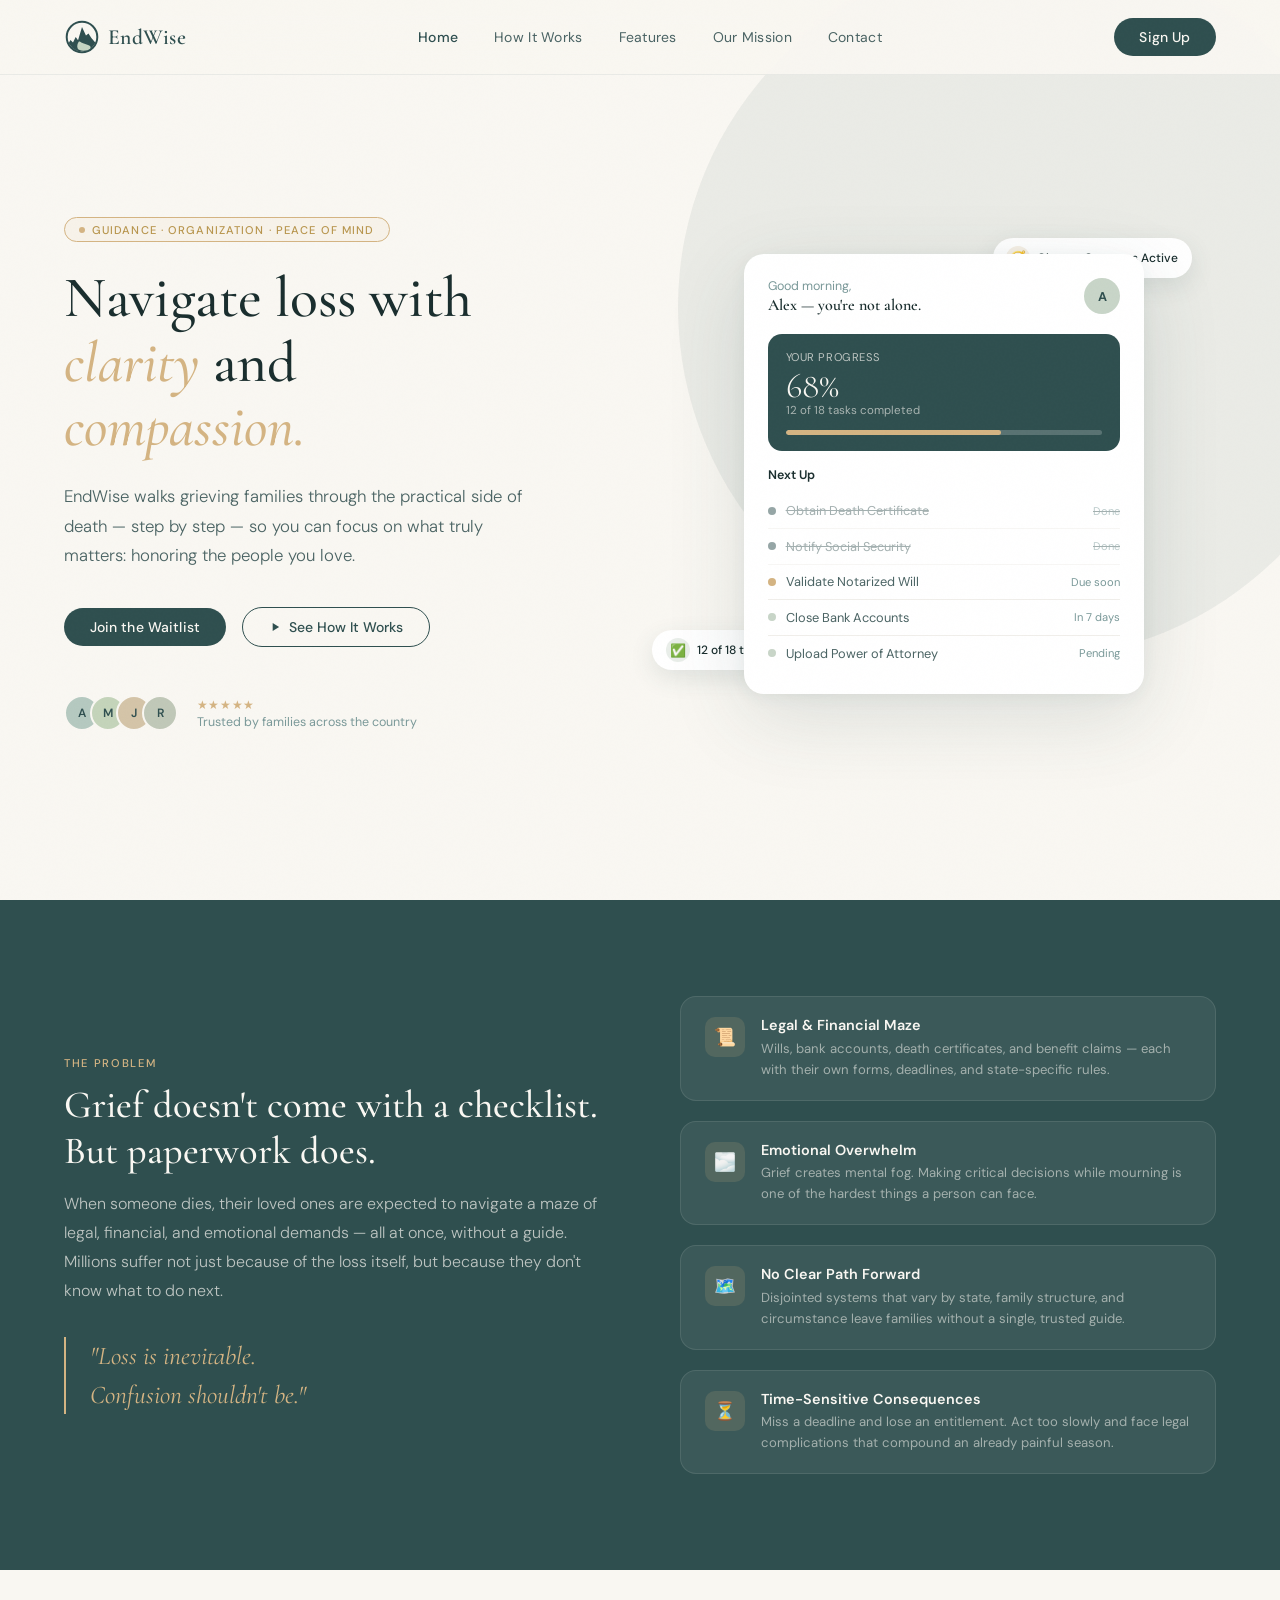
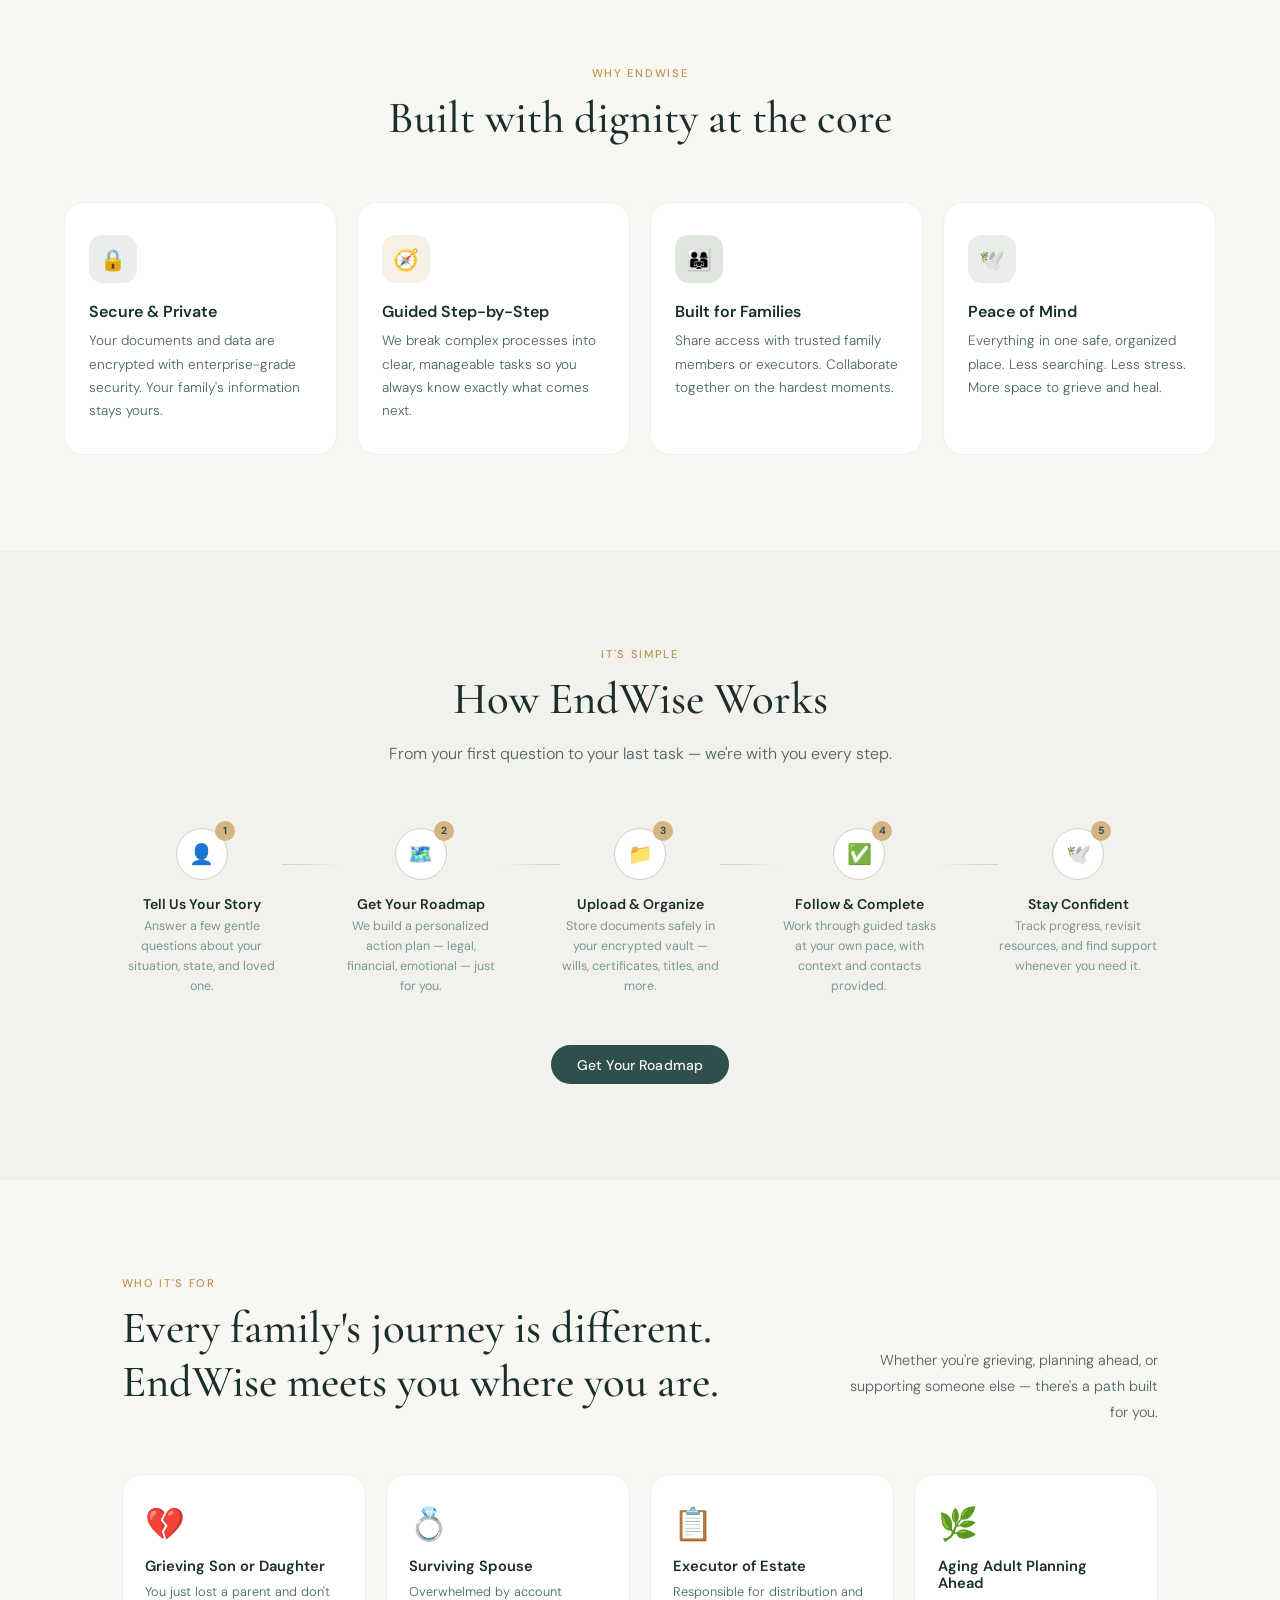
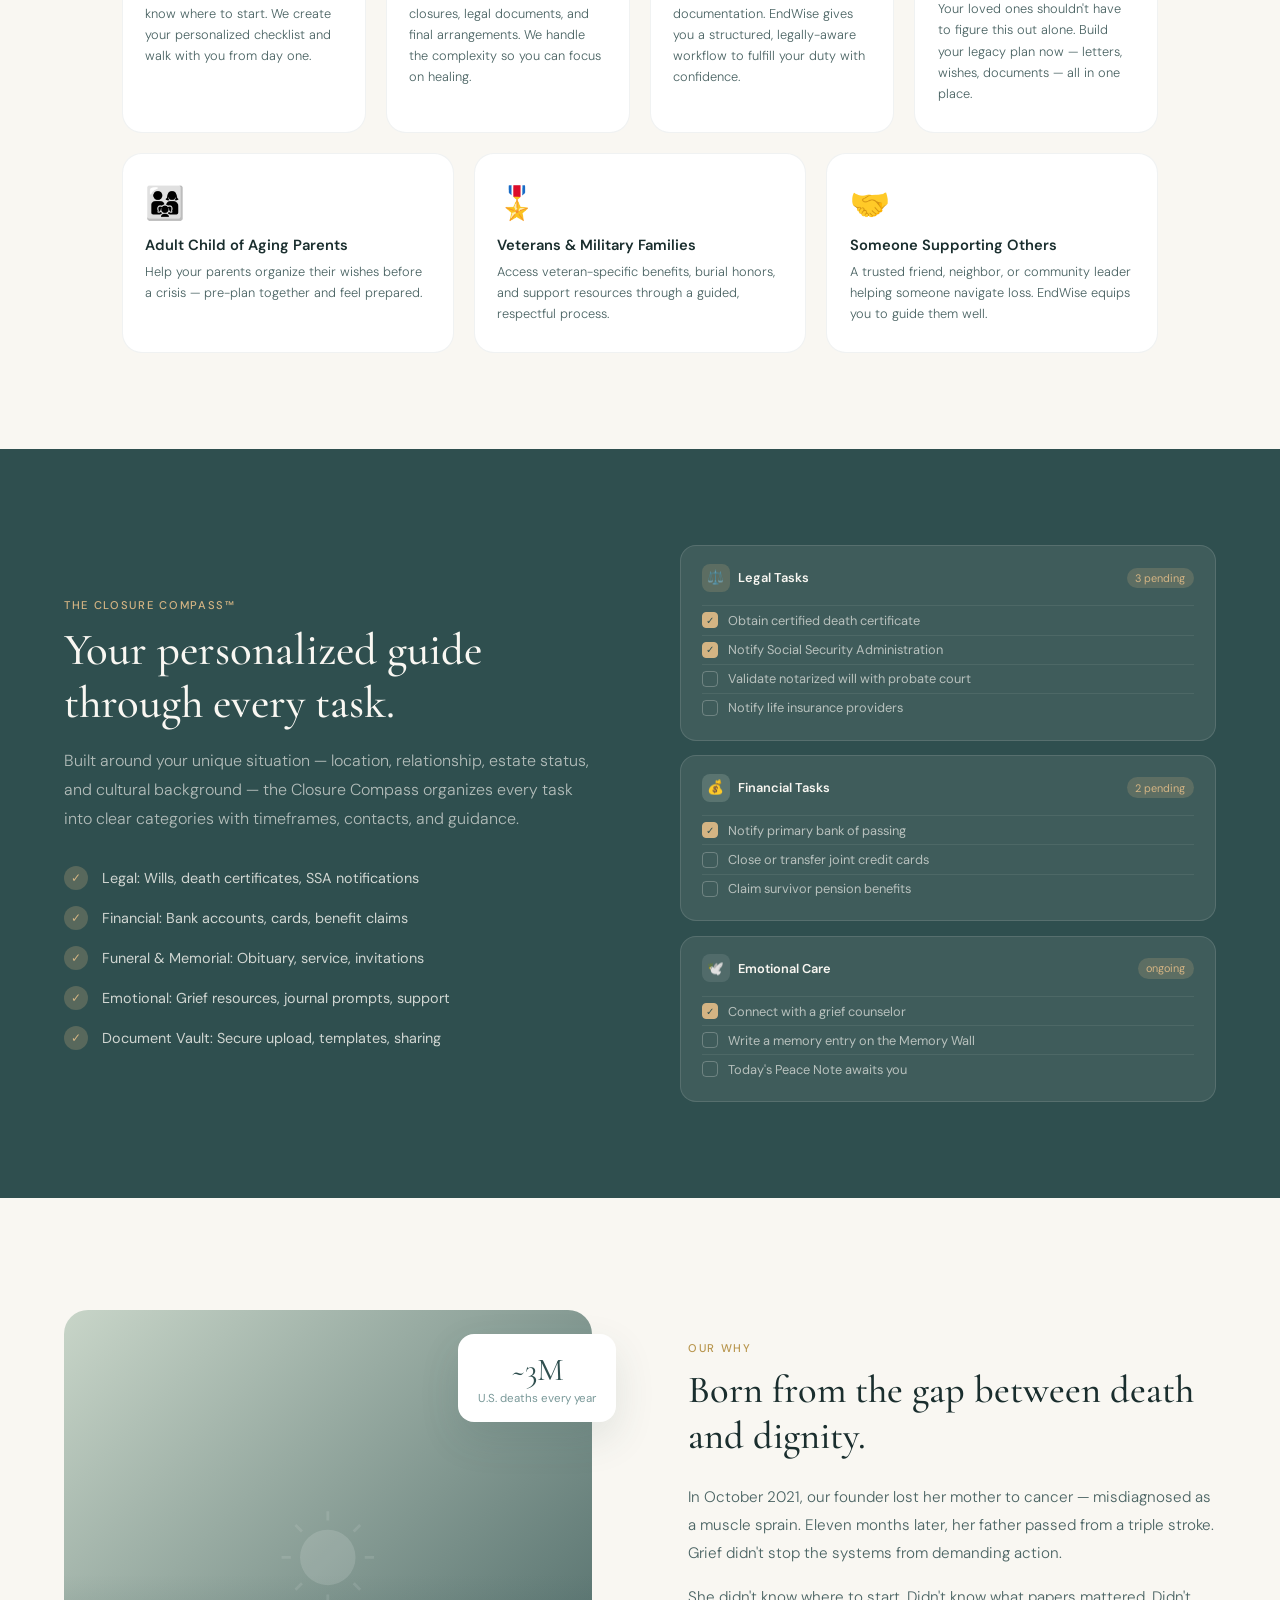
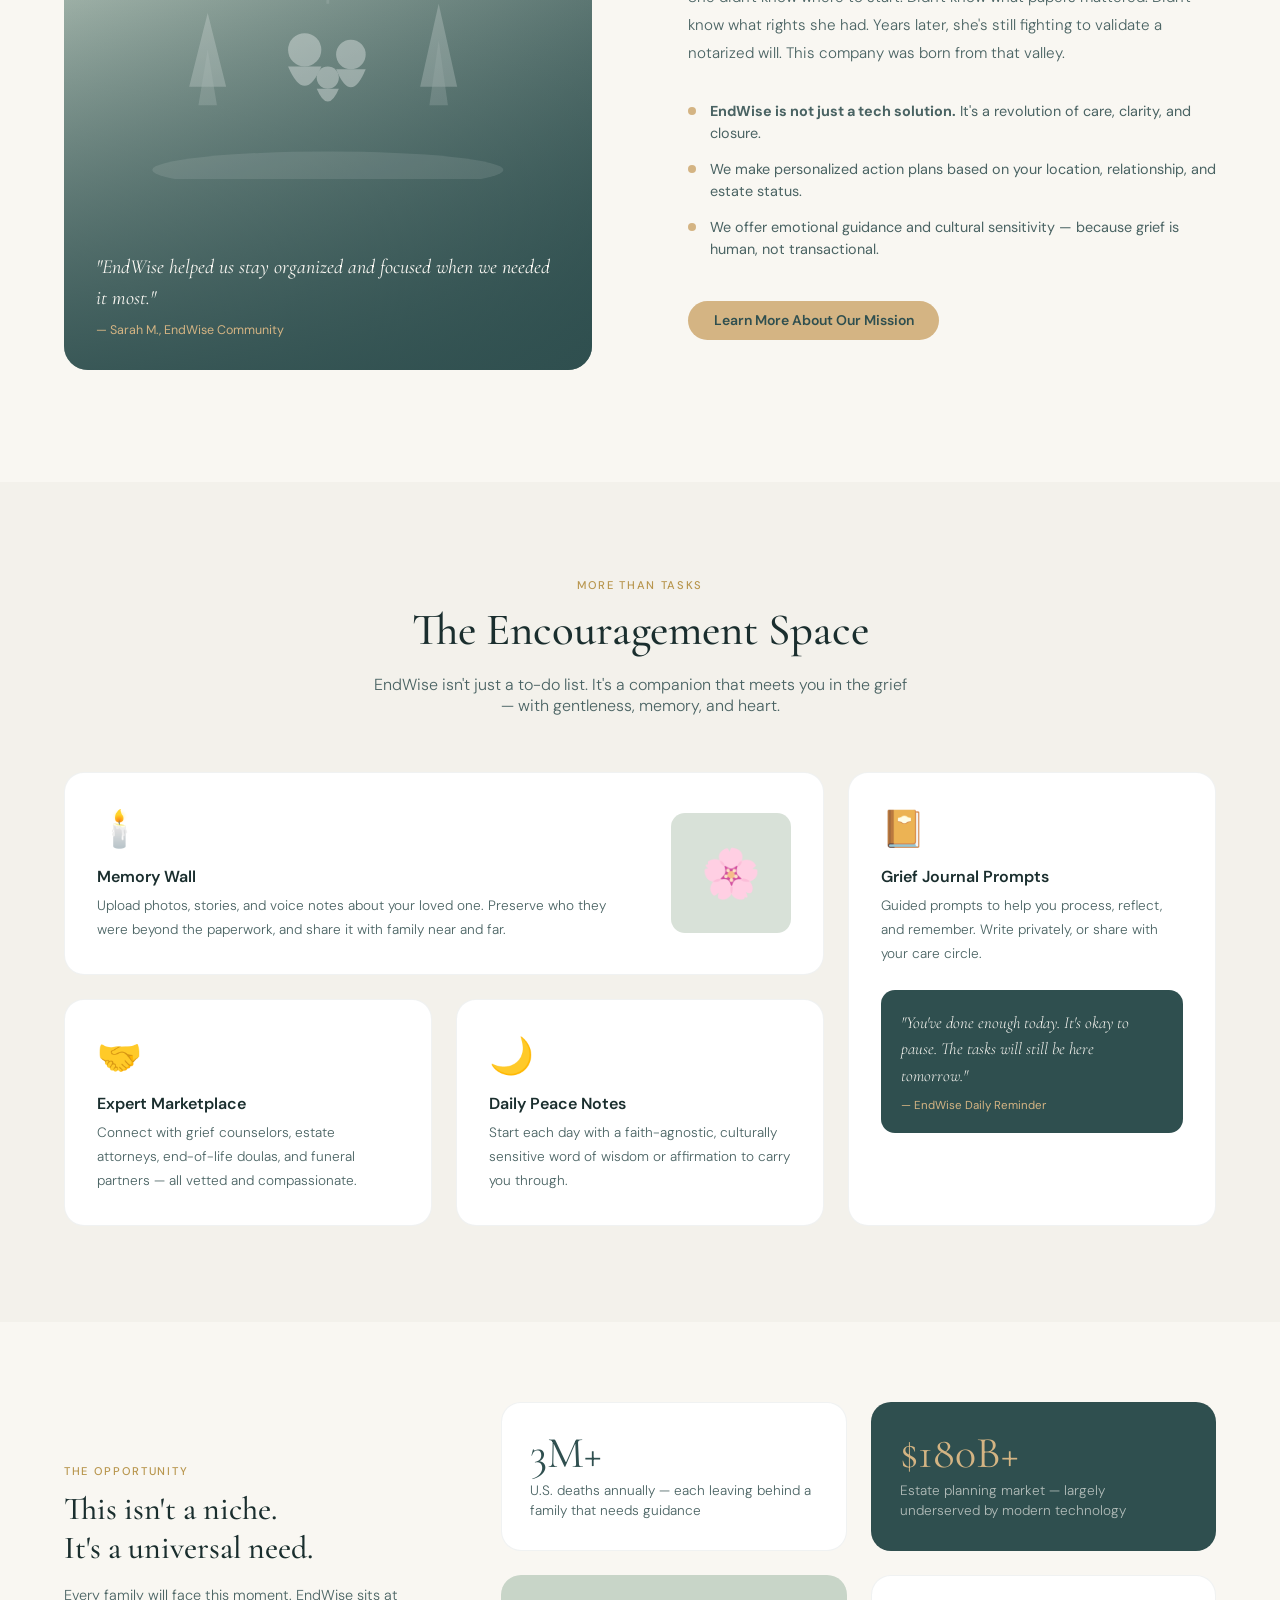
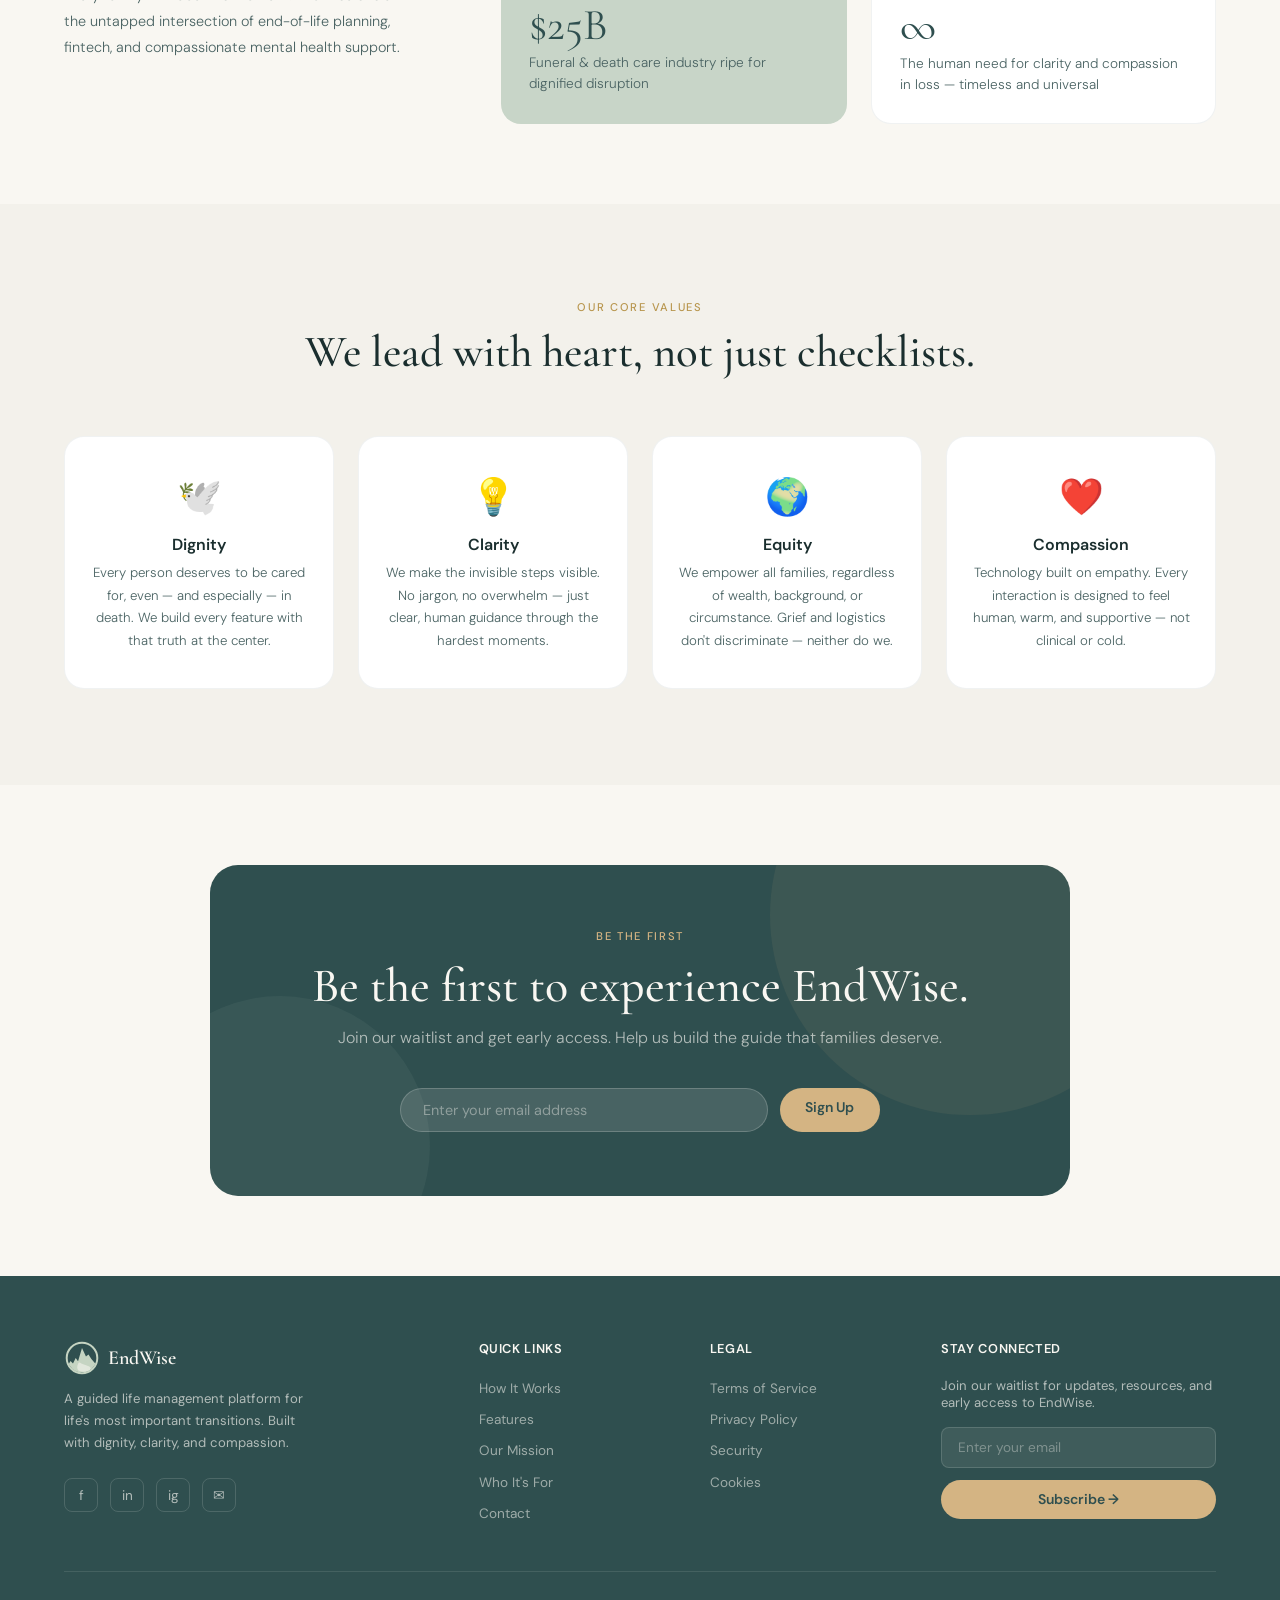
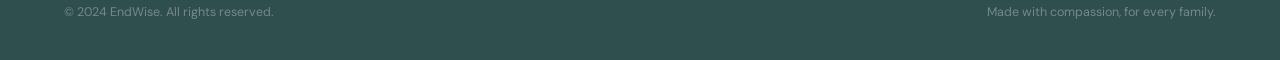
==== index.html @ cac608ae "Home & HowItWorks Page" ====
<!DOCTYPE html>
<html lang="en">
<head>
<meta charset="UTF-8" />
<meta name="viewport" content="width=device-width, initial-scale=1.0" />
<title>EndWise – From Grief to Guidance</title>
<link rel="preconnect" href="https://fonts.googleapis.com" />
<link rel="preconnect" href="https://fonts.gstatic.com" crossorigin />
<link href="https://fonts.googleapis.com/css2?family=Cormorant+Garamond:ital,wght@0,300;0,400;0,500;0,600;1,300;1,400&family=DM+Sans:wght@300;400;500;600&family=Cormorant:ital,wght@1,400;1,500&display=swap" rel="stylesheet" />

<style>
  :root {
    --forest:   #2F4F4F;
    --sage:     #C8D5C8;
    --gold:     #D4B483;
    --cream:    #F9F7F2;
    --forest-light: #3d6464;
    --gold-dark:    #b8964e;
    --text-dark:    #1a2e2e;
    --text-mid:     #4a6363;
    --text-soft:    #7a9999;
  }

  *, *::before, *::after { box-sizing: border-box; margin: 0; padding: 0; }

  html { scroll-behavior: smooth; }

  body {
    font-family: 'DM Sans', sans-serif;
    background: var(--cream);
    color: var(--text-dark);
    overflow-x: hidden;
  }

  /* ── NOISE TEXTURE OVERLAY ── */
  body::before {
    content: '';
    position: fixed;
    inset: 0;
    background-image: url("data:image/svg+xml,%3Csvg viewBox='0 0 512 512' xmlns='http://www.w3.org/2000/svg'%3E%3Cfilter id='n'%3E%3CfeTurbulence type='fractalNoise' baseFrequency='0.75' numOctaves='4' stitchTiles='stitch'/%3E%3C/filter%3E%3Crect width='100%25' height='100%25' filter='url(%23n)' opacity='0.03'/%3E%3C/svg%3E");
    pointer-events: none;
    z-index: 9999;
    opacity: 0.4;
  }

  /* ── TYPOGRAPHY ── */
  h1, h2, h3, h4 { font-family: 'Cormorant Garamond', serif; font-weight: 500; line-height: 1.15; }
  .serif-italic { font-family: 'Cormorant', serif; font-style: italic; }

  /* ── NAV ── */
  nav {
    position: fixed;
    top: 0; left: 0; right: 0;
    z-index: 300;
    display: flex;
    align-items: center;
    justify-content: space-between;
    padding: 1.1rem 5%;
    background: rgba(249, 247, 242, 0.93);
    backdrop-filter: blur(20px);
    -webkit-backdrop-filter: blur(20px);
    border-bottom: 1px solid rgba(47, 79, 79, 0.08);
    transition: padding 0.3s, box-shadow 0.3s;
  }

  .nav-logo {
    display: flex;
    align-items: center;
    gap: 0.5rem;
    text-decoration: none;
    z-index: 1;
  }

  .logo-mark {
    width: 36px; height: 36px;
    flex-shrink: 0;
    display: block;
  }

  .logo-mark svg { width: 100%; height: 100%; display: block; }

  .logo-text {
    font-family: 'Cormorant Garamond', serif;
    font-size: 1.35rem;
    font-weight: 600;
    color: var(--forest);
    letter-spacing: 0.02em;
  }

  .nav-links {
    display: flex;
    align-items: center;
    gap: 2.25rem;
    list-style: none;
  }

  .nav-links a {
    text-decoration: none;
    color: var(--text-mid);
    font-size: 0.875rem;
    font-weight: 400;
    letter-spacing: 0.02em;
    transition: color 0.2s;
  }
  .nav-links a:hover, .nav-links a.active { color: var(--forest); font-weight: 500; }

  /* ── HAMBURGER ── */
  .hamburger {
    display: none;
    flex-direction: column;
    align-items: center;
    justify-content: center;
    gap: 5px;
    width: 40px; height: 40px;
    border-radius: 10px;
    border: 1.5px solid rgba(47, 79, 79, 0.15);
    background: transparent;
    cursor: pointer;
    padding: 0;
    transition: background 0.2s;
    z-index: 1;
    flex-shrink: 0;
  }
  .hamburger:hover { background: rgba(47, 79, 79, 0.06); }
  .hamburger span {
    display: block;
    width: 16px; height: 1.5px;
    background: var(--forest);
    border-radius: 99px;
    transition: transform 0.32s cubic-bezier(.4,0,.2,1), opacity 0.22s, width 0.22s;
    transform-origin: center;
  }
  .hamburger.open span:nth-child(1) { transform: translateY(6.5px) rotate(45deg); }
  .hamburger.open span:nth-child(2) { opacity: 0; width: 0; }
  .hamburger.open span:nth-child(3) { transform: translateY(-6.5px) rotate(-45deg); }

  /* ── MOBILE MENU OVERLAY ── */
  .mobile-menu {
    position: fixed;
    inset: 0;
    z-index: 250;
    background: rgba(249, 247, 242, 0.98);
    backdrop-filter: blur(24px);
    -webkit-backdrop-filter: blur(24px);
    display: flex;
    flex-direction: column;
    align-items: center;
    justify-content: center;
    gap: 0;
    pointer-events: none;
    opacity: 0;
    transform: translateY(-8px);
    transition: opacity 0.3s ease, transform 0.3s ease;
  }
  .mobile-menu.open {
    opacity: 1;
    transform: translateY(0);
    pointer-events: all;
  }
  .mobile-menu-links {
    list-style: none;
    display: flex;
    flex-direction: column;
    align-items: center;
    gap: 0.25rem;
    margin-bottom: 2.5rem;
  }
  .mobile-menu-links a {
    text-decoration: none;
    font-family: 'Cormorant Garamond', serif;
    font-size: clamp(1.9rem, 7vw, 2.5rem);
    font-weight: 500;
    color: var(--forest);
    line-height: 1.5;
    transition: color 0.2s;
    letter-spacing: 0.01em;
  }
  .mobile-menu-links a:hover { color: var(--gold-dark); }
  .mobile-menu-divider {
    width: 40px; height: 1px;
    background: rgba(47, 79, 79, 0.12);
    margin: 1.5rem 0;
  }

  .btn-primary {
    background: var(--forest);
    color: var(--cream);
    border: none;
    border-radius: 60px;
    padding: 0.65rem 1.6rem;
    font-family: 'DM Sans', sans-serif;
    font-size: 0.875rem;
    font-weight: 500;
    cursor: pointer;
    transition: background 0.25s, transform 0.2s;
    text-decoration: none;
    display: inline-block;
    letter-spacing: 0.01em;
  }
  .btn-primary:hover { background: var(--forest-light); transform: translateY(-1px); }

  .btn-gold {
    background: var(--gold);
    color: var(--forest);
    border: none;
    border-radius: 60px;
    padding: 0.65rem 1.6rem;
    font-family: 'DM Sans', sans-serif;
    font-size: 0.875rem;
    font-weight: 600;
    cursor: pointer;
    transition: background 0.25s, transform 0.2s;
    text-decoration: none;
    display: inline-block;
  }
  .btn-gold:hover { background: var(--gold-dark); color: #fff; transform: translateY(-1px); }

  .btn-outline {
    background: transparent;
    color: var(--forest);
    border: 1.5px solid var(--forest);
    border-radius: 60px;
    padding: 0.65rem 1.6rem;
    font-family: 'DM Sans', sans-serif;
    font-size: 0.875rem;
    font-weight: 500;
    cursor: pointer;
    transition: all 0.25s;
    text-decoration: none;
    display: inline-flex;
    align-items: center;
    gap: 0.45rem;
  }
  .btn-outline:hover { background: var(--forest); color: var(--cream); }

  /* ── HERO ── */
  #hero {
    min-height: 100vh;
    display: grid;
    grid-template-columns: 1fr 1fr;
    align-items: center;
    padding: 8rem 5% 5rem;
    position: relative;
    overflow: hidden;
    gap: 4rem;
  }

  .hero-bg-circle {
    position: absolute;
    right: -8%;
    top: -5%;
    width: 55vw;
    height: 55vw;
    max-width: 750px;
    max-height: 750px;
    background: var(--forest);
    border-radius: 50%;
    opacity: 0.07;
    pointer-events: none;
  }

  .hero-bg-leaf {
    position: absolute;
    left: 42%;
    top: 15%;
    width: 320px;
    opacity: 0.06;
    pointer-events: none;
    transform: rotate(-20deg);
  }

  .hero-tag {
    display: inline-flex;
    align-items: center;
    gap: 0.4rem;
    border: 1px solid var(--gold);
    border-radius: 60px;
    padding: 0.3rem 0.9rem;
    font-size: 0.7rem;
    font-weight: 500;
    letter-spacing: 0.1em;
    text-transform: uppercase;
    color: var(--gold-dark);
    margin-bottom: 1.5rem;
    background: rgba(212, 180, 131, 0.08);
  }

  .hero-tag::before {
    content: '';
    width: 6px; height: 6px;
    border-radius: 50%;
    background: var(--gold);
    display: block;
  }

  .hero-left h1 {
    font-size: clamp(2.6rem, 4.5vw, 4rem);
    line-height: 1.12;
    color: var(--text-dark);
    margin-bottom: 1.4rem;
  }

  .hero-left h1 em {
    font-style: italic;
    color: var(--gold);
  }

  .hero-sub {
    font-size: 1.05rem;
    color: var(--text-mid);
    line-height: 1.75;
    max-width: 480px;
    margin-bottom: 2.25rem;
    font-weight: 300;
  }

  .hero-ctas {
    display: flex;
    gap: 1rem;
    align-items: center;
    flex-wrap: wrap;
    margin-bottom: 3rem;
  }

  .hero-social-proof {
    display: flex;
    align-items: center;
    gap: 0.8rem;
  }

  .avatars {
    display: flex;
  }

  .avatar {
    width: 36px; height: 36px;
    border-radius: 50%;
    border: 2.5px solid var(--cream);
    overflow: hidden;
    margin-right: -10px;
    background: var(--sage);
    display: flex; align-items: center; justify-content: center;
    font-size: 0.75rem;
    font-weight: 600;
    color: var(--forest);
  }

  .avatar:nth-child(1) { background: #b5c9c0; }
  .avatar:nth-child(2) { background: #c4d4ba; }
  .avatar:nth-child(3) { background: #d4c4a8; }
  .avatar:nth-child(4) { background: #c0c8b8; }

  .social-text { margin-left: 1rem; }
  .social-text .stars { color: var(--gold); font-size: 0.75rem; letter-spacing: 0.05em; }
  .social-text p { font-size: 0.78rem; color: var(--text-soft); margin-top: 1px; }

  /* Hero Right – App Card Mockup */
  .hero-right {
    position: relative;
    display: flex;
    justify-content: center;
    align-items: center;
  }

  .hero-dashboard {
    background: #fff;
    border-radius: 20px;
    box-shadow: 0 24px 80px rgba(47, 79, 79, 0.14), 0 4px 16px rgba(47, 79, 79, 0.06);
    padding: 1.5rem;
    width: 100%;
    max-width: 400px;
    position: relative;
    z-index: 2;
    animation: floatCard 5s ease-in-out infinite;
  }

  @keyframes floatCard {
    0%, 100% { transform: translateY(0); }
    50% { transform: translateY(-10px); }
  }

  .dash-header {
    display: flex;
    align-items: center;
    justify-content: space-between;
    margin-bottom: 1.2rem;
  }

  .dash-greeting { font-size: 0.78rem; color: var(--text-soft); }
  .dash-greeting strong { display: block; font-size: 1rem; color: var(--text-dark); font-family: 'Cormorant Garamond', serif; font-weight: 600; margin-top: 1px; }

  .dash-avatar-sm {
    width: 36px; height: 36px;
    background: var(--sage);
    border-radius: 50%;
    display: flex; align-items: center; justify-content: center;
    font-size: 0.8rem; font-weight: 700; color: var(--forest);
  }

  .dash-progress-card {
    background: var(--forest);
    border-radius: 14px;
    padding: 1rem 1.1rem;
    margin-bottom: 1rem;
    color: var(--cream);
  }

  .dash-progress-label { font-size: 0.7rem; opacity: 0.7; margin-bottom: 0.25rem; letter-spacing: 0.05em; text-transform: uppercase; }
  .dash-progress-pct { font-family: 'Cormorant Garamond', serif; font-size: 2.2rem; font-weight: 300; line-height: 1; }
  .dash-progress-sub { font-size: 0.72rem; opacity: 0.6; margin-bottom: 0.75rem; }

  .progress-bar-bg {
    height: 5px;
    background: rgba(255,255,255,0.2);
    border-radius: 99px;
    overflow: hidden;
  }

  .progress-bar-fill {
    height: 100%;
    width: 68%;
    background: var(--gold);
    border-radius: 99px;
    animation: growBar 1.8s 0.5s ease-out both;
  }

  @keyframes growBar { from { width: 0; } to { width: 68%; } }

  .dash-tasks-title { font-size: 0.78rem; font-weight: 600; color: var(--text-dark); margin-bottom: 0.65rem; }

  .task-item {
    display: flex;
    align-items: center;
    gap: 0.6rem;
    padding: 0.55rem 0;
    border-bottom: 1px solid #f0eeea;
    font-size: 0.8rem;
    color: var(--text-mid);
  }

  .task-item:last-child { border-bottom: none; }

  .task-dot {
    width: 8px; height: 8px;
    border-radius: 50%;
    flex-shrink: 0;
  }
  .task-dot.done { background: var(--forest); }
  .task-dot.pending { background: var(--gold); }
  .task-dot.todo { background: var(--sage); }

  .task-item.done-task { text-decoration: line-through; opacity: 0.5; }

  .task-due { margin-left: auto; font-size: 0.7rem; color: var(--text-soft); }

  .floating-pill {
    position: absolute;
    background: #fff;
    border-radius: 50px;
    padding: 0.5rem 0.85rem;
    display: flex;
    align-items: center;
    gap: 0.45rem;
    box-shadow: 0 8px 24px rgba(47,79,79,0.12);
    font-size: 0.75rem;
    font-weight: 500;
    color: var(--text-dark);
    white-space: nowrap;
  }

  .pill-icon {
    width: 24px; height: 24px;
    border-radius: 50%;
    display: flex; align-items: center; justify-content: center;
    font-size: 0.8rem;
  }

  .pill-1 { top: -16px; right: 24px; animation: floatCard 5s 1s ease-in-out infinite; }
  .pill-1 .pill-icon { background: rgba(212,180,131,0.2); }

  .pill-2 { bottom: 24px; left: -20px; animation: floatCard 5s 2s ease-in-out infinite; }
  .pill-2 .pill-icon { background: rgba(200,213,200,0.4); }

  /* ── SECTION BASE ── */
  section { position: relative; }

  .container {
    max-width: 1160px;
    margin: 0 auto;
    padding: 0 5%;
  }

  .section-label {
    font-size: 0.7rem;
    font-weight: 500;
    letter-spacing: 0.15em;
    text-transform: uppercase;
    color: var(--gold-dark);
    margin-bottom: 0.75rem;
  }

  .section-title {
    font-size: clamp(2rem, 3.5vw, 3rem);
    line-height: 1.2;
    color: var(--text-dark);
    margin-bottom: 1rem;
  }

  .section-body {
    font-size: 1rem;
    line-height: 1.8;
    color: var(--text-mid);
    font-weight: 300;
    max-width: 560px;
  }

  /* ── PROBLEM SECTION ── */
  #problem {
    background: var(--forest);
    padding: 6rem 5%;
    overflow: hidden;
  }

  .problem-inner {
    max-width: 1160px;
    margin: 0 auto;
    display: grid;
    grid-template-columns: 1fr 1fr;
    gap: 5rem;
    align-items: center;
  }

  .problem-left .section-label { color: var(--gold); }
  .problem-left .section-title { color: var(--cream); font-size: clamp(2rem, 3vw, 2.75rem); }
  .problem-left .section-body { color: rgba(249,247,242,0.7); max-width: 100%; }

  .problem-quote {
    font-family: 'Cormorant', serif;
    font-style: italic;
    font-size: clamp(1.4rem, 2vw, 1.75rem);
    color: var(--gold);
    line-height: 1.5;
    margin-top: 2rem;
    padding-left: 1.5rem;
    border-left: 2px solid var(--gold);
  }

  .problem-right {
    display: flex;
    flex-direction: column;
    gap: 1.25rem;
  }

  .pain-card {
    background: rgba(249, 247, 242, 0.06);
    border: 1px solid rgba(249, 247, 242, 0.1);
    border-radius: 16px;
    padding: 1.25rem 1.5rem;
    display: flex;
    align-items: flex-start;
    gap: 1rem;
    transition: background 0.3s;
  }

  .pain-card:hover { background: rgba(249,247,242,0.1); }

  .pain-icon {
    width: 40px; height: 40px;
    border-radius: 10px;
    background: rgba(212,180,131,0.15);
    display: flex; align-items: center; justify-content: center;
    flex-shrink: 0;
    font-size: 1.1rem;
  }

  .pain-card h4 { font-family: 'DM Sans', sans-serif; font-size: 0.9rem; font-weight: 600; color: var(--cream); margin-bottom: 0.25rem; }
  .pain-card p { font-size: 0.82rem; color: rgba(249,247,242,0.55); line-height: 1.6; }

  /* ── FEATURES (4 pillars) ── */
  #pillars {
    padding: 6rem 5%;
    background: var(--cream);
  }

  .pillars-header {
    text-align: center;
    max-width: 600px;
    margin: 0 auto 3.5rem;
  }

  .pillars-grid {
    display: grid;
    grid-template-columns: repeat(4, 1fr);
    gap: 1.25rem;
    max-width: 1160px;
    margin: 0 auto;
  }

  .pillar-card {
    background: #fff;
    border-radius: 20px;
    padding: 2rem 1.5rem;
    border: 1px solid rgba(47,79,79,0.07);
    transition: transform 0.3s, box-shadow 0.3s;
  }

  .pillar-card:hover { transform: translateY(-4px); box-shadow: 0 16px 40px rgba(47,79,79,0.1); }

  .pillar-icon-wrap {
    width: 48px; height: 48px;
    border-radius: 14px;
    display: flex; align-items: center; justify-content: center;
    margin-bottom: 1.25rem;
    font-size: 1.3rem;
  }

  .pillar-icon-wrap.green { background: rgba(200,213,200,0.4); }
  .pillar-icon-wrap.gold  { background: rgba(212,180,131,0.2); }
  .pillar-icon-wrap.teal  { background: rgba(47,79,79,0.1); }
  .pillar-icon-wrap.sage  { background: rgba(200,213,200,0.6); }

  .pillar-card h3 { font-family: 'DM Sans', sans-serif; font-size: 1rem; font-weight: 600; margin-bottom: 0.5rem; color: var(--text-dark); }
  .pillar-card p  { font-size: 0.85rem; color: var(--text-mid); line-height: 1.7; font-weight: 300; }

  /* ── HOW IT WORKS ── */
  #how {
    background: #f3f1eb;
    padding: 6rem 5%;
  }

  .how-header { text-align: center; margin-bottom: 4rem; }

  .steps-row {
    display: flex;
    align-items: flex-start;
    justify-content: center;
    gap: 0;
    max-width: 1100px;
    margin: 0 auto 3rem;
    position: relative;
  }

  .step-connector {
    flex: 1;
    height: 1px;
    background: linear-gradient(90deg, var(--sage), transparent);
    margin-top: 2.3rem;
    max-width: 80px;
  }

  .step-connector.rev { background: linear-gradient(90deg, transparent, var(--sage)); }

  .step {
    display: flex;
    flex-direction: column;
    align-items: center;
    text-align: center;
    flex: 0 0 auto;
    width: 160px;
  }

  .step-num-wrap {
    width: 52px; height: 52px;
    border-radius: 50%;
    background: #fff;
    border: 1.5px solid var(--sage);
    display: flex; align-items: center; justify-content: center;
    margin-bottom: 1rem;
    position: relative;
    transition: background 0.3s, border-color 0.3s;
  }

  .step:hover .step-num-wrap { background: var(--forest); border-color: var(--forest); }
  .step:hover .step-num-wrap svg { fill: var(--cream); }
  .step:hover .step-num-wrap .step-icon { color: var(--cream); }

  .step-icon { font-size: 1.25rem; }

  .step-num {
    position: absolute;
    top: -8px; right: -8px;
    width: 20px; height: 20px;
    background: var(--gold);
    border-radius: 50%;
    font-size: 0.65rem;
    font-weight: 700;
    color: var(--forest);
    display: flex; align-items: center; justify-content: center;
  }

  .step h4 { font-family: 'DM Sans', sans-serif; font-size: 0.88rem; font-weight: 600; color: var(--text-dark); margin-bottom: 0.35rem; }
  .step p  { font-size: 0.78rem; color: var(--text-soft); line-height: 1.6; }

  .how-cta { text-align: center; }

  /* ── PERSONAS ── */
  #personas {
    padding: 6rem 5%;
    background: var(--cream);
  }

  .personas-header {
    max-width: 1160px;
    margin: 0 auto 3rem;
    display: flex;
    align-items: flex-end;
    justify-content: space-between;
    gap: 2rem;
  }

  .persona-scroll {
    max-width: 1160px;
    margin: 0 auto;
    display: grid;
    grid-template-columns: repeat(4, 1fr);
    gap: 1.25rem;
  }

  .persona-card {
    background: #fff;
    border-radius: 20px;
    padding: 1.75rem 1.4rem;
    border: 1px solid rgba(47,79,79,0.07);
    position: relative;
    overflow: hidden;
    transition: transform 0.3s, box-shadow 0.3s;
    cursor: default;
  }

  .persona-card::before {
    content: '';
    position: absolute;
    top: 0; left: 0; right: 0;
    height: 3px;
    background: var(--gold);
    transform: scaleX(0);
    transform-origin: left;
    transition: transform 0.35s;
  }

  .persona-card:hover { transform: translateY(-4px); box-shadow: 0 16px 40px rgba(47,79,79,0.1); }
  .persona-card:hover::before { transform: scaleX(1); }

  .persona-emoji { font-size: 2rem; margin-bottom: 0.85rem; }
  .persona-card h4 { font-family: 'DM Sans', sans-serif; font-size: 0.92rem; font-weight: 600; color: var(--text-dark); margin-bottom: 0.4rem; }
  .persona-card p { font-size: 0.8rem; color: var(--text-mid); line-height: 1.65; font-weight: 300; }

  /* extra personas row */
  .persona-scroll-2 {
    max-width: 1160px;
    margin: 1.25rem auto 0;
    display: grid;
    grid-template-columns: repeat(3, 1fr);
    gap: 1.25rem;
  }

  /* ── COMPASS FEATURE ── */
  #compass {
    padding: 6rem 5%;
    background: var(--forest);
    overflow: hidden;
  }

  .compass-inner {
    max-width: 1160px;
    margin: 0 auto;
    display: grid;
    grid-template-columns: 1fr 1fr;
    gap: 5rem;
    align-items: center;
  }

  .compass-left .section-label { color: var(--gold); }
  .compass-left .section-title { color: var(--cream); }
  .compass-left .section-body { color: rgba(249,247,242,0.65); }

  .compass-features { margin-top: 2rem; display: flex; flex-direction: column; gap: 1rem; }

  .cf-item {
    display: flex;
    align-items: center;
    gap: 0.85rem;
    color: rgba(249,247,242,0.8);
    font-size: 0.9rem;
  }

  .cf-check {
    width: 24px; height: 24px;
    border-radius: 50%;
    background: rgba(212,180,131,0.25);
    display: flex; align-items: center; justify-content: center;
    flex-shrink: 0;
    font-size: 0.75rem;
    color: var(--gold);
  }

  /* Compass UI Mock */
  .compass-right {
    display: flex;
    flex-direction: column;
    gap: 0.9rem;
  }

  .compass-card-ui {
    background: rgba(249,247,242,0.08);
    border: 1px solid rgba(249,247,242,0.12);
    border-radius: 16px;
    padding: 1.1rem 1.3rem;
  }

  .cc-header {
    display: flex;
    align-items: center;
    justify-content: space-between;
    margin-bottom: 0.85rem;
  }

  .cc-cat {
    display: flex;
    align-items: center;
    gap: 0.5rem;
    font-size: 0.8rem;
    font-weight: 600;
    color: var(--cream);
  }

  .cc-cat-icon {
    width: 28px; height: 28px;
    border-radius: 8px;
    display: flex; align-items: center; justify-content: center;
    font-size: 0.85rem;
  }

  .cc-badge {
    font-size: 0.68rem;
    padding: 0.2rem 0.55rem;
    border-radius: 99px;
    background: rgba(212,180,131,0.2);
    color: var(--gold);
  }

  .cc-task {
    display: flex;
    align-items: center;
    gap: 0.65rem;
    font-size: 0.8rem;
    color: rgba(249,247,242,0.65);
    padding: 0.35rem 0;
    border-top: 1px solid rgba(249,247,242,0.07);
  }

  .cc-check-box {
    width: 16px; height: 16px;
    border-radius: 4px;
    border: 1px solid rgba(249,247,242,0.25);
    flex-shrink: 0;
    display: flex; align-items: center; justify-content: center;
    font-size: 0.6rem;
    color: var(--gold);
  }

  .cc-check-box.done { background: var(--gold); border-color: var(--gold); color: var(--forest); }

  /* ── FOUNDER STORY ── */
  #mission {
    padding: 7rem 5%;
    background: var(--cream);
  }

  .mission-inner {
    max-width: 1160px;
    margin: 0 auto;
    display: grid;
    grid-template-columns: 1fr 1fr;
    gap: 6rem;
    align-items: center;
  }

  .mission-image-wrap {
    position: relative;
  }

  .mission-image-bg {
    width: 100%;
    aspect-ratio: 4/5;
    border-radius: 24px;
    background: linear-gradient(135deg, var(--sage) 0%, var(--forest) 100%);
    position: relative;
    overflow: hidden;
    display: flex;
    align-items: flex-end;
  }

  .mission-image-inner {
    position: absolute;
    inset: 0;
    background: linear-gradient(to top, rgba(47,79,79,0.85) 0%, transparent 60%);
  }

  .mission-image-scene {
    position: absolute;
    inset: 0;
    display: flex;
    align-items: center;
    justify-content: center;
  }

  .scene-svg { width: 70%; opacity: 0.35; }

  .mission-caption {
    position: absolute;
    bottom: 0; left: 0; right: 0;
    padding: 2rem;
    z-index: 2;
  }

  .mission-caption p {
    font-family: 'Cormorant', serif;
    font-style: italic;
    font-size: 1.25rem;
    color: var(--cream);
    line-height: 1.55;
  }

  .mission-caption cite { display: block; font-size: 0.78rem; font-style: normal; color: var(--gold); margin-top: 0.5rem; font-family: 'DM Sans', sans-serif; }

  .pullout-stat {
    position: absolute;
    top: 1.5rem; right: -1.5rem;
    background: #fff;
    border-radius: 16px;
    padding: 1rem 1.25rem;
    box-shadow: 0 16px 40px rgba(47,79,79,0.12);
    text-align: center;
    min-width: 130px;
  }

  .stat-num { font-family: 'Cormorant Garamond', serif; font-size: 2rem; font-weight: 400; color: var(--forest); }
  .stat-label { font-size: 0.72rem; color: var(--text-soft); margin-top: 0.1rem; }

  .mission-right .section-label { color: var(--gold-dark); }
  .mission-right .section-title { font-size: clamp(2rem, 3vw, 2.6rem); margin-bottom: 1.5rem; }
  .mission-body { font-size: 0.95rem; color: var(--text-mid); line-height: 1.85; font-weight: 300; margin-bottom: 1rem; }

  .founder-values {
    display: flex;
    flex-direction: column;
    gap: 0.85rem;
    margin: 2rem 0;
  }

  .fv-item {
    display: flex;
    align-items: flex-start;
    gap: 0.85rem;
    font-size: 0.9rem;
    color: var(--text-mid);
    line-height: 1.55;
  }

  .fv-dot {
    width: 8px; height: 8px;
    border-radius: 50%;
    background: var(--gold);
    flex-shrink: 0;
    margin-top: 0.45rem;
  }

  /* ── EMOTIONAL UX SECTION ── */
  #emotional {
    padding: 6rem 5%;
    background: #f3f1eb;
  }

  .emotional-inner {
    max-width: 1160px;
    margin: 0 auto;
  }

  .emotional-header { text-align: center; margin-bottom: 3.5rem; }

  .emotional-grid {
    display: grid;
    grid-template-columns: 1fr 1fr 1fr;
    gap: 1.5rem;
  }

  .emotional-card {
    background: #fff;
    border-radius: 20px;
    padding: 2rem;
    border: 1px solid rgba(47,79,79,0.07);
    transition: transform 0.3s;
  }

  .emotional-card:hover { transform: translateY(-3px); }

  .emotional-card.wide { grid-column: span 2; display: flex; gap: 2rem; align-items: center; }
  .emotional-card.tall { grid-row: span 2; display: flex; flex-direction: column; }

  .ec-icon { font-size: 2.25rem; margin-bottom: 1rem; }
  .emotional-card h3 { font-family: 'DM Sans', sans-serif; font-size: 1rem; font-weight: 600; color: var(--text-dark); margin-bottom: 0.5rem; }
  .emotional-card p { font-size: 0.85rem; color: var(--text-mid); line-height: 1.75; font-weight: 300; }

  .peace-note {
    background: var(--forest);
    border-radius: 14px;
    padding: 1.25rem;
    margin-top: auto;
  }

  .peace-note p {
    font-family: 'Cormorant', serif;
    font-style: italic;
    font-size: 1.05rem;
    color: var(--cream);
    line-height: 1.6;
  }

  .peace-note cite { font-style: normal; font-size: 0.72rem; color: var(--gold); font-family: 'DM Sans', sans-serif; display: block; margin-top: 0.5rem; }

  /* ── MARKET / STATS ── */
  #market {
    padding: 5rem 5%;
    background: var(--cream);
  }

  .market-inner {
    max-width: 1160px;
    margin: 0 auto;
    display: grid;
    grid-template-columns: 1fr 2fr;
    gap: 5rem;
    align-items: center;
  }

  .market-left .section-title { font-size: clamp(1.8rem, 2.5vw, 2.25rem); }

  .stats-grid {
    display: grid;
    grid-template-columns: 1fr 1fr;
    gap: 1.5rem;
  }

  .stat-card {
    background: #fff;
    border-radius: 20px;
    padding: 1.75rem;
    border: 1px solid rgba(47,79,79,0.07);
  }

  .stat-card .big-num {
    font-family: 'Cormorant Garamond', serif;
    font-size: 2.75rem;
    font-weight: 400;
    color: var(--forest);
    line-height: 1;
    margin-bottom: 0.4rem;
  }

  .stat-card .stat-desc { font-size: 0.85rem; color: var(--text-mid); font-weight: 300; line-height: 1.5; }

  .stat-card.accent { background: var(--forest); }
  .stat-card.accent .big-num { color: var(--gold); }
  .stat-card.accent .stat-desc { color: rgba(249,247,242,0.65); }

  /* ── CTA SECTION ── */
  #cta {
    padding: 5rem 5%;
    background: var(--cream);
  }

  .cta-box {
    max-width: 860px;
    margin: 0 auto;
    background: var(--forest);
    border-radius: 28px;
    padding: 4rem 3rem;
    text-align: center;
    position: relative;
    overflow: hidden;
  }

  .cta-box::before {
    content: '';
    position: absolute;
    width: 400px; height: 400px;
    border-radius: 50%;
    background: rgba(212,180,131,0.08);
    top: -150px; right: -100px;
  }

  .cta-box::after {
    content: '';
    position: absolute;
    width: 300px; height: 300px;
    border-radius: 50%;
    background: rgba(200,213,200,0.06);
    bottom: -100px; left: -80px;
  }

  .cta-label { font-size: 0.7rem; font-weight: 500; letter-spacing: 0.15em; text-transform: uppercase; color: var(--gold); margin-bottom: 1rem; }

  .cta-box h2 {
    font-size: clamp(2rem, 4vw, 3rem);
    color: var(--cream);
    margin-bottom: 0.75rem;
    position: relative; z-index: 1;
  }

  .cta-box p {
    font-size: 1rem;
    color: rgba(249,247,242,0.65);
    margin-bottom: 2.5rem;
    font-weight: 300;
    position: relative; z-index: 1;
  }

  .cta-form {
    display: flex;
    gap: 0.75rem;
    max-width: 480px;
    margin: 0 auto;
    position: relative; z-index: 1;
    flex-wrap: wrap;
    justify-content: center;
  }

  .cta-input {
    flex: 1;
    min-width: 220px;
    background: rgba(249,247,242,0.12);
    border: 1px solid rgba(249,247,242,0.2);
    border-radius: 60px;
    padding: 0.75rem 1.4rem;
    font-family: 'DM Sans', sans-serif;
    font-size: 0.9rem;
    color: var(--cream);
    outline: none;
    transition: border 0.2s;
  }

  .cta-input::placeholder { color: rgba(249,247,242,0.4); }
  .cta-input:focus { border-color: var(--gold); }

  /* ── VALUES ── */
  #values {
    padding: 6rem 5%;
    background: #f3f1eb;
  }

  .values-inner {
    max-width: 1160px;
    margin: 0 auto;
  }

  .values-header { text-align: center; margin-bottom: 3.5rem; }

  .values-grid {
    display: grid;
    grid-template-columns: repeat(4, 1fr);
    gap: 1.5rem;
  }

  .value-card {
    text-align: center;
    padding: 2.25rem 1.5rem;
    border-radius: 20px;
    background: #fff;
    border: 1px solid rgba(47,79,79,0.07);
    transition: transform 0.3s;
  }

  .value-card:hover { transform: translateY(-4px); }

  .value-icon { font-size: 2.25rem; margin-bottom: 1rem; }
  .value-card h3 { font-family: 'DM Sans', sans-serif; font-size: 1rem; font-weight: 600; color: var(--text-dark); margin-bottom: 0.5rem; }
  .value-card p { font-size: 0.83rem; color: var(--text-mid); line-height: 1.7; font-weight: 300; }

  /* ── FOOTER ── */
  footer {
    background: var(--forest);
    padding: 4rem 5% 2.5rem;
    color: rgba(249,247,242,0.65);
  }

  .footer-inner {
    max-width: 1160px;
    margin: 0 auto;
    display: grid;
    grid-template-columns: 2fr 1fr 1fr 1.5fr;
    gap: 3rem;
    padding-bottom: 3rem;
    border-bottom: 1px solid rgba(249,247,242,0.1);
    margin-bottom: 2rem;
  }

  .footer-brand .logo-text { color: var(--cream); margin-bottom: 0.75rem; display: block; }
  .footer-brand p { font-size: 0.82rem; line-height: 1.7; max-width: 260px; }

  .footer-social { display: flex; gap: 0.75rem; margin-top: 1.5rem; }
  .social-icon {
    width: 34px; height: 34px;
    border-radius: 8px;
    border: 1px solid rgba(249,247,242,0.15);
    display: flex; align-items: center; justify-content: center;
    font-size: 0.85rem;
    cursor: pointer;
    transition: background 0.2s, border-color 0.2s;
    color: rgba(249,247,242,0.65);
  }
  .social-icon:hover { background: rgba(249,247,242,0.1); border-color: rgba(249,247,242,0.3); }

  .footer-col h5 { font-family: 'DM Sans', sans-serif; font-size: 0.8rem; font-weight: 600; color: var(--cream); letter-spacing: 0.05em; margin-bottom: 1.25rem; text-transform: uppercase; }
  .footer-col ul { list-style: none; display: flex; flex-direction: column; gap: 0.65rem; }
  .footer-col ul li a { text-decoration: none; color: rgba(249,247,242,0.55); font-size: 0.85rem; transition: color 0.2s; }
  .footer-col ul li a:hover { color: var(--cream); }

  .footer-newsletter input {
    width: 100%;
    background: rgba(249,247,242,0.08);
    border: 1px solid rgba(249,247,242,0.15);
    border-radius: 8px;
    padding: 0.7rem 1rem;
    font-family: 'DM Sans', sans-serif;
    font-size: 0.85rem;
    color: var(--cream);
    outline: none;
    margin-bottom: 0.75rem;
  }

  .footer-newsletter input::placeholder { color: rgba(249,247,242,0.35); }

  .footer-bottom {
    max-width: 1160px;
    margin: 0 auto;
    display: flex;
    align-items: center;
    justify-content: space-between;
    font-size: 0.78rem;
  }

  .footer-bottom p { color: rgba(249,247,242,0.35); }

  /* ── SCROLL ANIMATIONS ── */
  .fade-up {
    opacity: 0;
    transform: translateY(30px);
    transition: opacity 0.7s ease, transform 0.7s ease;
  }

  .fade-up.visible {
    opacity: 1;
    transform: translateY(0);
  }

  .fade-up-d1 { transition-delay: 0.1s; }
  .fade-up-d2 { transition-delay: 0.2s; }
  .fade-up-d3 { transition-delay: 0.3s; }
  .fade-up-d4 { transition-delay: 0.4s; }

  /* ── RESPONSIVE ── */
  @media (max-width: 1024px) {
    .pillars-grid { grid-template-columns: repeat(2, 1fr); }
    .persona-scroll { grid-template-columns: repeat(2, 1fr); }
    .persona-scroll-2 { grid-template-columns: repeat(2, 1fr); }
    .values-grid { grid-template-columns: repeat(2, 1fr); }
    .footer-inner { grid-template-columns: 1fr 1fr; }
    .stats-grid { grid-template-columns: 1fr 1fr; }
  }

  @media (max-width: 768px) {
    /* Nav */
    .nav-links { display: none; }
    .hamburger { display: flex; }
    nav .btn-primary { display: none; }

    /* Hero */
    #hero { grid-template-columns: 1fr; padding-top: 6.5rem; padding-bottom: 3rem; gap: 0; }
    .hero-right { display: none; }
    .hero-left h1 { font-size: 2.4rem; }
    .hero-sub { font-size: 0.95rem; max-width: 100%; }
    .hero-ctas { flex-direction: column; align-items: flex-start; gap: 0.75rem; }
    .hero-ctas .btn-primary, .hero-ctas .btn-outline { width: 100%; text-align: center; justify-content: center; }

    /* Problem */
    #problem { padding: 4rem 5%; }
    .problem-inner { grid-template-columns: 1fr; gap: 2.5rem; }
    .problem-quote { font-size: 1.25rem; }

    /* Pillars */
    #pillars { padding: 4rem 5%; }
    .pillars-grid { grid-template-columns: 1fr 1fr; gap: 1rem; }

    /* How it works steps */
    .steps-row { flex-wrap: wrap; gap: 0.5rem; justify-content: center; }
    .step-connector { display: none; }
    .step { width: 140px; }

    /* Personas */
    #personas { padding: 4rem 5%; }
    .personas-header { flex-direction: column; align-items: flex-start; gap: 1rem; }
    .personas-header p { text-align: left; }
    .persona-scroll { grid-template-columns: 1fr 1fr; gap: 1rem; }
    .persona-scroll-2 { grid-template-columns: 1fr 1fr; gap: 1rem; }

    /* Compass */
    #compass { padding: 4rem 5%; }
    .compass-inner { grid-template-columns: 1fr; gap: 2.5rem; }

    /* Mission */
    #mission { padding: 4rem 5%; }
    .mission-inner { grid-template-columns: 1fr; gap: 3rem; }
    .pullout-stat { right: 0; top: auto; bottom: -1rem; }

    /* Emotional */
    #emotional { padding: 4rem 5%; }
    .emotional-grid { grid-template-columns: 1fr; }
    .emotional-card.wide { flex-direction: column; grid-column: span 1; }
    .emotional-card.tall { grid-row: auto; }

    /* Market */
    #market { padding: 4rem 5%; }
    .market-inner { grid-template-columns: 1fr; gap: 2rem; }
    .stats-grid { grid-template-columns: 1fr 1fr; gap: 1rem; }

    /* Values */
    #values { padding: 4rem 5%; }
    .values-grid { grid-template-columns: 1fr 1fr; gap: 1rem; }

    /* CTA */
    .cta-box { padding: 3rem 1.5rem; }
    .cta-form { flex-direction: column; align-items: stretch; }
    .cta-input { min-width: 0; }

    /* Footer */
    .footer-inner { grid-template-columns: 1fr; gap: 2rem; }
    .footer-bottom { flex-direction: column; gap: 0.25rem; text-align: center; }
    .footer-social { margin-top: 1rem; }
  }

  @media (max-width: 480px) {
    .pillars-grid { grid-template-columns: 1fr; }
    .persona-scroll { grid-template-columns: 1fr; }
    .persona-scroll-2 { grid-template-columns: 1fr; }
    .values-grid { grid-template-columns: 1fr; }
    .stats-grid { grid-template-columns: 1fr; }
    .hero-left h1 { font-size: 2rem; }
  }
</style>
</head>
<body>

<!-- ───── MOBILE MENU OVERLAY ───── -->
<div class="mobile-menu" id="mobileMenu">
  <ul class="mobile-menu-links">
    <li><a href="#how" onclick="closeMobileMenu()">How It Works</a></li>
    <li><a href="#compass" onclick="closeMobileMenu()">Features</a></li>
    <li><a href="#mission" onclick="closeMobileMenu()">Our Mission</a></li>
    <li><a href="#personas" onclick="closeMobileMenu()">Who It's For</a></li>
    <li><a href="#cta" onclick="closeMobileMenu()">Contact</a></li>
  </ul>
  <div class="mobile-menu-divider"></div>
  <a href="#cta" class="btn-primary" onclick="closeMobileMenu()">Join Waitlist</a>
</div>

<!-- ───── NAV ───── -->
<nav id="mainNav">
  <a class="nav-logo" href="#">
    <div class="logo-mark">
      <svg viewBox="0 0 200 200" xmlns="http://www.w3.org/2000/svg">
        <defs><clipPath id="ew-lp-nav"><circle cx="100" cy="100" r="80"/></clipPath></defs>
        <circle cx="100" cy="100" r="85" fill="none" stroke="#2F4F4F" stroke-width="11"/>
        <path clip-path="url(#ew-lp-nav)" fill="#2F4F4F" d="M18,160 L18,148 L36,116 L50,130 L65,100 L78,118 L100,44 L122,92 L136,80 L152,106 L182,140 L182,178 L18,178 Z"/>
        <path clip-path="url(#ew-lp-nav)" fill="#C5D4C2" d="M82,126 C76,134 70,150 76,164 C82,176 108,180 134,172 C150,165 152,153 140,147 C128,140 108,136 96,130 C90,127 84,123 82,126 Z"/>
      </svg>
    </div>
    <span class="logo-text">EndWise</span>
  </a>
  <ul class="nav-links">
    <li><a href="index.html" class="active">Home</a></li>
    <li><a href="HowItWorks.html">How It Works</a></li>
    <li><a href="Features.html">Features</a></li>
    <li><a href="Mission.html">Our Mission</a></li>
    <li><a href="Contact.html">Contact</a></li>
  </ul>
  <a href="#cta" class="btn-primary">Sign Up</a>
  <button class="hamburger" id="hamburger" aria-label="Toggle menu">
    <span></span><span></span><span></span>
  </button>
</nav>

<!-- ───── HERO ───── -->
<section id="hero">
  <div class="hero-bg-circle"></div>

  <div class="hero-left">
    <div class="hero-tag">Guidance · Organization · Peace of Mind</div>
    <h1>
      Navigate loss with<br>
      <em>clarity</em> and<br>
      <em>compassion.</em>
    </h1>
    <p class="hero-sub">
      EndWise walks grieving families through the practical side of death — step by step — so you can focus on what truly matters: honoring the people you love.
    </p>
    <div class="hero-ctas">
      <a href="#cta" class="btn-primary">Join the Waitlist</a>
      <a href="#how" class="btn-outline">
        <svg width="14" height="14" viewBox="0 0 24 24" fill="currentColor"><path d="M8 5v14l11-7z"/></svg>
        See How It Works
      </a>
    </div>
    <div class="hero-social-proof">
      <div class="avatars">
        <div class="avatar">A</div>
        <div class="avatar">M</div>
        <div class="avatar">J</div>
        <div class="avatar">R</div>
      </div>
      <div class="social-text">
        <div class="stars">★★★★★</div>
        <p>Trusted by families across the country</p>
      </div>
    </div>
  </div>

  <div class="hero-right">
    <!-- Floating pills -->
    <div class="floating-pill pill-1">
      <div class="pill-icon">🧭</div>
      Closure Compass Active
    </div>
    <div class="floating-pill pill-2">
      <div class="pill-icon">✅</div>
      12 of 18 tasks complete
    </div>

    <!-- Dashboard card -->
    <div class="hero-dashboard">
      <div class="dash-header">
        <div class="dash-greeting">
          <span>Good morning,</span>
          <strong>Alex — you're not alone.</strong>
        </div>
        <div class="dash-avatar-sm">A</div>
      </div>

      <div class="dash-progress-card">
        <div class="dash-progress-label">Your Progress</div>
        <div class="dash-progress-pct">68%</div>
        <div class="dash-progress-sub">12 of 18 tasks completed</div>
        <div class="progress-bar-bg"><div class="progress-bar-fill"></div></div>
      </div>

      <div class="dash-tasks-title">Next Up</div>

      <div class="task-item done-task">
        <div class="task-dot done"></div>
        Obtain Death Certificate
        <span class="task-due">Done</span>
      </div>
      <div class="task-item done-task">
        <div class="task-dot done"></div>
        Notify Social Security
        <span class="task-due">Done</span>
      </div>
      <div class="task-item">
        <div class="task-dot pending"></div>
        Validate Notarized Will
        <span class="task-due">Due soon</span>
      </div>
      <div class="task-item">
        <div class="task-dot todo"></div>
        Close Bank Accounts
        <span class="task-due">In 7 days</span>
      </div>
      <div class="task-item">
        <div class="task-dot todo"></div>
        Upload Power of Attorney
        <span class="task-due">Pending</span>
      </div>
    </div>
  </div>
</section>

<!-- ───── THE PROBLEM ───── -->
<section id="problem">
  <div class="problem-inner">
    <div class="problem-left fade-up">
      <div class="section-label">The Problem</div>
      <h2 class="section-title">Grief doesn't come with a checklist.<br>But paperwork does.</h2>
      <p class="section-body">
        When someone dies, their loved ones are expected to navigate a maze of legal, financial, and emotional demands — all at once, without a guide. Millions suffer not just because of the loss itself, but because they don't know what to do next.
      </p>
      <div class="problem-quote">
        "Loss is inevitable.<br>Confusion shouldn't be."
      </div>
    </div>

    <div class="problem-right">
      <div class="pain-card fade-up fade-up-d1">
        <div class="pain-icon">📜</div>
        <div>
          <h4>Legal & Financial Maze</h4>
          <p>Wills, bank accounts, death certificates, and benefit claims — each with their own forms, deadlines, and state-specific rules.</p>
        </div>
      </div>
      <div class="pain-card fade-up fade-up-d2">
        <div class="pain-icon">🌫️</div>
        <div>
          <h4>Emotional Overwhelm</h4>
          <p>Grief creates mental fog. Making critical decisions while mourning is one of the hardest things a person can face.</p>
        </div>
      </div>
      <div class="pain-card fade-up fade-up-d3">
        <div class="pain-icon">🗺️</div>
        <div>
          <h4>No Clear Path Forward</h4>
          <p>Disjointed systems that vary by state, family structure, and circumstance leave families without a single, trusted guide.</p>
        </div>
      </div>
      <div class="pain-card fade-up fade-up-d4">
        <div class="pain-icon">⏳</div>
        <div>
          <h4>Time-Sensitive Consequences</h4>
          <p>Miss a deadline and lose an entitlement. Act too slowly and face legal complications that compound an already painful season.</p>
        </div>
      </div>
    </div>
  </div>
</section>

<!-- ───── PILLARS ───── -->
<section id="pillars">
  <div class="pillars-header fade-up">
    <div class="section-label">Why EndWise</div>
    <h2 class="section-title">Built with dignity at the core</h2>
  </div>
  <div class="pillars-grid">
    <div class="pillar-card fade-up fade-up-d1">
      <div class="pillar-icon-wrap teal">🔒</div>
      <h3>Secure & Private</h3>
      <p>Your documents and data are encrypted with enterprise-grade security. Your family's information stays yours.</p>
    </div>
    <div class="pillar-card fade-up fade-up-d2">
      <div class="pillar-icon-wrap gold">🧭</div>
      <h3>Guided Step-by-Step</h3>
      <p>We break complex processes into clear, manageable tasks so you always know exactly what comes next.</p>
    </div>
    <div class="pillar-card fade-up fade-up-d3">
      <div class="pillar-icon-wrap sage">👨‍👩‍👧</div>
      <h3>Built for Families</h3>
      <p>Share access with trusted family members or executors. Collaborate together on the hardest moments.</p>
    </div>
    <div class="pillar-card fade-up fade-up-d4">
      <div class="pillar-icon-wrap green">🕊️</div>
      <h3>Peace of Mind</h3>
      <p>Everything in one safe, organized place. Less searching. Less stress. More space to grieve and heal.</p>
    </div>
  </div>
</section>

<!-- ───── HOW IT WORKS ───── -->
<section id="how">
  <div class="container">
    <div class="how-header fade-up">
      <div class="section-label">It's Simple</div>
      <h2 class="section-title">How EndWise Works</h2>
      <p style="color: var(--text-mid); font-weight:300; margin-top:0.5rem;">From your first question to your last task — we're with you every step.</p>
    </div>

    <div class="steps-row">
      <div class="step fade-up fade-up-d1">
        <div class="step-num-wrap">
          <span class="step-icon">👤</span>
          <span class="step-num">1</span>
        </div>
        <h4>Tell Us Your Story</h4>
        <p>Answer a few gentle questions about your situation, state, and loved one.</p>
      </div>
      <div class="step-connector"></div>
      <div class="step fade-up fade-up-d2">
        <div class="step-num-wrap">
          <span class="step-icon">🗺️</span>
          <span class="step-num">2</span>
        </div>
        <h4>Get Your Roadmap</h4>
        <p>We build a personalized action plan — legal, financial, emotional — just for you.</p>
      </div>
      <div class="step-connector rev"></div>
      <div class="step fade-up fade-up-d3">
        <div class="step-num-wrap">
          <span class="step-icon">📁</span>
          <span class="step-num">3</span>
        </div>
        <h4>Upload & Organize</h4>
        <p>Store documents safely in your encrypted vault — wills, certificates, titles, and more.</p>
      </div>
      <div class="step-connector"></div>
      <div class="step fade-up fade-up-d4">
        <div class="step-num-wrap">
          <span class="step-icon">✅</span>
          <span class="step-num">4</span>
        </div>
        <h4>Follow & Complete</h4>
        <p>Work through guided tasks at your own pace, with context and contacts provided.</p>
      </div>
      <div class="step-connector rev"></div>
      <div class="step fade-up" style="transition-delay:0.5s">
        <div class="step-num-wrap">
          <span class="step-icon">🕊️</span>
          <span class="step-num">5</span>
        </div>
        <h4>Stay Confident</h4>
        <p>Track progress, revisit resources, and find support whenever you need it.</p>
      </div>
    </div>

    <div class="how-cta fade-up">
      <a href="#cta" class="btn-primary">Get Your Roadmap</a>
    </div>
  </div>
</section>

<!-- ───── WHO IT'S FOR ───── -->
<section id="personas">
  <div class="container">
    <div class="personas-header">
      <div>
        <div class="section-label fade-up">Who It's For</div>
        <h2 class="section-title fade-up">Every family's journey is different.<br>EndWise meets you where you are.</h2>
      </div>
      <p class="section-body fade-up" style="font-size:0.9rem; max-width:320px; text-align:right;">Whether you're grieving, planning ahead, or supporting someone else — there's a path built for you.</p>
    </div>

    <div class="persona-scroll">
      <div class="persona-card fade-up fade-up-d1">
        <div class="persona-emoji">💔</div>
        <h4>Grieving Son or Daughter</h4>
        <p>You just lost a parent and don't know where to start. We create your personalized checklist and walk with you from day one.</p>
      </div>
      <div class="persona-card fade-up fade-up-d2">
        <div class="persona-emoji">💍</div>
        <h4>Surviving Spouse</h4>
        <p>Overwhelmed by account closures, legal documents, and final arrangements. We handle the complexity so you can focus on healing.</p>
      </div>
      <div class="persona-card fade-up fade-up-d3">
        <div class="persona-emoji">📋</div>
        <h4>Executor of Estate</h4>
        <p>Responsible for distribution and documentation. EndWise gives you a structured, legally-aware workflow to fulfill your duty with confidence.</p>
      </div>
      <div class="persona-card fade-up fade-up-d4">
        <div class="persona-emoji">🌿</div>
        <h4>Aging Adult Planning Ahead</h4>
        <p>Your loved ones shouldn't have to figure this out alone. Build your legacy plan now — letters, wishes, documents — all in one place.</p>
      </div>
    </div>

    <div class="persona-scroll-2" style="margin-top:1.25rem">
      <div class="persona-card fade-up fade-up-d1">
        <div class="persona-emoji">👨‍👩‍👧</div>
        <h4>Adult Child of Aging Parents</h4>
        <p>Help your parents organize their wishes before a crisis — pre-plan together and feel prepared.</p>
      </div>
      <div class="persona-card fade-up fade-up-d2">
        <div class="persona-emoji">🎖️</div>
        <h4>Veterans & Military Families</h4>
        <p>Access veteran-specific benefits, burial honors, and support resources through a guided, respectful process.</p>
      </div>
      <div class="persona-card fade-up fade-up-d3">
        <div class="persona-emoji">🤝</div>
        <h4>Someone Supporting Others</h4>
        <p>A trusted friend, neighbor, or community leader helping someone navigate loss. EndWise equips you to guide them well.</p>
      </div>
    </div>
  </div>
</section>

<!-- ───── CLOSURE COMPASS ───── -->
<section id="compass">
  <div class="compass-inner">
    <div class="compass-left">
      <div class="section-label fade-up">The Closure Compass™</div>
      <h2 class="section-title fade-up">Your personalized guide<br>through every task.</h2>
      <p class="section-body fade-up" style="color:rgba(249,247,242,0.65)">
        Built around your unique situation — location, relationship, estate status, and cultural background — the Closure Compass organizes every task into clear categories with timeframes, contacts, and guidance.
      </p>
      <div class="compass-features fade-up">
        <div class="cf-item"><div class="cf-check">✓</div>Legal: Wills, death certificates, SSA notifications</div>
        <div class="cf-item"><div class="cf-check">✓</div>Financial: Bank accounts, cards, benefit claims</div>
        <div class="cf-item"><div class="cf-check">✓</div>Funeral & Memorial: Obituary, service, invitations</div>
        <div class="cf-item"><div class="cf-check">✓</div>Emotional: Grief resources, journal prompts, support</div>
        <div class="cf-item"><div class="cf-check">✓</div>Document Vault: Secure upload, templates, sharing</div>
      </div>
    </div>

    <div class="compass-right fade-up">
      <div class="compass-card-ui">
        <div class="cc-header">
          <div class="cc-cat"><div class="cc-cat-icon" style="background:rgba(212,180,131,0.2)">⚖️</div>Legal Tasks</div>
          <div class="cc-badge">3 pending</div>
        </div>
        <div class="cc-task"><div class="cc-check-box done">✓</div>Obtain certified death certificate</div>
        <div class="cc-task"><div class="cc-check-box done">✓</div>Notify Social Security Administration</div>
        <div class="cc-task"><div class="cc-check-box"></div>Validate notarized will with probate court</div>
        <div class="cc-task"><div class="cc-check-box"></div>Notify life insurance providers</div>
      </div>
      <div class="compass-card-ui">
        <div class="cc-header">
          <div class="cc-cat"><div class="cc-cat-icon" style="background:rgba(200,213,200,0.2)">💰</div>Financial Tasks</div>
          <div class="cc-badge">2 pending</div>
        </div>
        <div class="cc-task"><div class="cc-check-box done">✓</div>Notify primary bank of passing</div>
        <div class="cc-task"><div class="cc-check-box"></div>Close or transfer joint credit cards</div>
        <div class="cc-task"><div class="cc-check-box"></div>Claim survivor pension benefits</div>
      </div>
      <div class="compass-card-ui">
        <div class="cc-header">
          <div class="cc-cat"><div class="cc-cat-icon" style="background:rgba(249,247,242,0.1)">🕊️</div>Emotional Care</div>
          <div class="cc-badge">ongoing</div>
        </div>
        <div class="cc-task"><div class="cc-check-box done">✓</div>Connect with a grief counselor</div>
        <div class="cc-task"><div class="cc-check-box"></div>Write a memory entry on the Memory Wall</div>
        <div class="cc-task"><div class="cc-check-box"></div>Today's Peace Note awaits you</div>
      </div>
    </div>
  </div>
</section>

<!-- ───── FOUNDER MISSION ───── -->
<section id="mission">
  <div class="mission-inner">
    <div class="mission-image-wrap fade-up">
      <div class="mission-image-bg">
        <div class="mission-image-inner"></div>
        <div class="mission-image-scene">
          <!-- Family silhouette SVG -->
          <svg class="scene-svg" viewBox="0 0 400 300" xmlns="http://www.w3.org/2000/svg" fill="white">
            <ellipse cx="200" cy="290" rx="190" ry="20" opacity="0.3"/>
            <!-- Trees -->
            <path d="M50 200 L70 120 L90 200z" opacity="0.6"/>
            <path d="M60 220 L70 160 L80 220z" opacity="0.4"/>
            <path d="M300 200 L320 110 L340 200z" opacity="0.6"/>
            <path d="M310 220 L320 150 L330 220z" opacity="0.4"/>
            <!-- Adult figures -->
            <circle cx="175" cy="160" r="18"/>
            <path d="M157 178 Q175 220 193 178z"/>
            <circle cx="225" cy="165" r="16"/>
            <path d="M209 181 Q225 220 241 181z"/>
            <!-- Child figure -->
            <circle cx="200" cy="190" r="12"/>
            <path d="M188 202 Q200 230 212 202z"/>
            <!-- Sun/light -->
            <circle cx="200" cy="60" r="30" opacity="0.4"/>
            <path d="M200 20 L200 10M200 110 L200 100M240 60 L250 60M160 60 L150 60M228 32 L235 25M172 88 L165 95M228 88 L235 95M172 32 L165 25" stroke="white" stroke-width="3" fill="none" opacity="0.3"/>
          </svg>
        </div>
        <div class="mission-caption">
          <p>"EndWise helped us stay organized and focused when we needed it most."</p>
          <cite>— Sarah M., EndWise Community</cite>
        </div>
      </div>

      <div class="pullout-stat">
        <div class="stat-num">~3M</div>
        <div class="stat-label">U.S. deaths every year</div>
      </div>
    </div>

    <div class="mission-right">
      <div class="section-label fade-up">Our Why</div>
      <h2 class="section-title fade-up">Born from the gap between death and dignity.</h2>

      <p class="mission-body fade-up">
        In October 2021, our founder lost her mother to cancer — misdiagnosed as a muscle sprain. Eleven months later, her father passed from a triple stroke. Grief didn't stop the systems from demanding action.
      </p>
      <p class="mission-body fade-up">
        She didn't know where to start. Didn't know what papers mattered. Didn't know what rights she had. Years later, she's still fighting to validate a notarized will. This company was born from that valley.
      </p>

      <div class="founder-values fade-up">
        <div class="fv-item"><div class="fv-dot"></div><span><strong>EndWise is not just a tech solution.</strong> It's a revolution of care, clarity, and closure.</span></div>
        <div class="fv-item"><div class="fv-dot"></div><span>We make personalized action plans based on your location, relationship, and estate status.</span></div>
        <div class="fv-item"><div class="fv-dot"></div><span>We offer emotional guidance and cultural sensitivity — because grief is human, not transactional.</span></div>
      </div>

      <a href="#cta" class="btn-gold fade-up" style="margin-top:0.5rem">Learn More About Our Mission</a>
    </div>
  </div>
</section>

<!-- ───── EMOTIONAL UX ───── -->
<section id="emotional">
  <div class="emotional-inner">
    <div class="emotional-header fade-up">
      <div class="section-label">More Than Tasks</div>
      <h2 class="section-title">The Encouragement Space</h2>
      <p style="color:var(--text-mid); font-weight:300; margin-top:0.5rem; max-width:540px; margin-left:auto; margin-right:auto;">
        EndWise isn't just a to-do list. It's a companion that meets you in the grief — with gentleness, memory, and heart.
      </p>
    </div>

    <div class="emotional-grid">
      <div class="emotional-card wide fade-up">
        <div>
          <div class="ec-icon">🕯️</div>
          <h3>Memory Wall</h3>
          <p>Upload photos, stories, and voice notes about your loved one. Preserve who they were beyond the paperwork, and share it with family near and far.</p>
        </div>
        <div style="flex-shrink:0; background:var(--sage); border-radius:14px; width:120px; height:120px; display:flex; align-items:center; justify-content:center; font-size:3rem; opacity:0.7;">🌸</div>
      </div>

      <div class="emotional-card tall fade-up fade-up-d1">
        <div class="ec-icon">📔</div>
        <h3>Grief Journal Prompts</h3>
        <p>Guided prompts to help you process, reflect, and remember. Write privately, or share with your care circle.</p>
        <div class="peace-note" style="margin-top:1.5rem">
          <p>"You've done enough today. It's okay to pause. The tasks will still be here tomorrow."</p>
          <cite>— EndWise Daily Reminder</cite>
        </div>
      </div>

      <div class="emotional-card fade-up fade-up-d2">
        <div class="ec-icon">🤝</div>
        <h3>Expert Marketplace</h3>
        <p>Connect with grief counselors, estate attorneys, end-of-life doulas, and funeral partners — all vetted and compassionate.</p>
      </div>

      <div class="emotional-card fade-up fade-up-d3">
        <div class="ec-icon">🌙</div>
        <h3>Daily Peace Notes</h3>
        <p>Start each day with a faith-agnostic, culturally sensitive word of wisdom or affirmation to carry you through.</p>
      </div>
    </div>
  </div>
</section>

<!-- ───── MARKET OPPORTUNITY ───── -->
<section id="market">
  <div class="market-inner">
    <div class="market-left fade-up">
      <div class="section-label">The Opportunity</div>
      <h2 class="section-title">This isn't a niche.<br>It's a universal need.</h2>
      <p class="section-body" style="margin-top:1rem; font-size:0.9rem;">
        Every family will face this moment. EndWise sits at the untapped intersection of end-of-life planning, fintech, and compassionate mental health support.
      </p>
    </div>
    <div class="stats-grid fade-up">
      <div class="stat-card">
        <div class="big-num">3M+</div>
        <div class="stat-desc">U.S. deaths annually — each leaving behind a family that needs guidance</div>
      </div>
      <div class="stat-card accent">
        <div class="big-num">$180B+</div>
        <div class="stat-desc">Estate planning market — largely underserved by modern technology</div>
      </div>
      <div class="stat-card accent" style="background:var(--sage); border:none;">
        <div class="big-num" style="color:var(--forest)">$25B</div>
        <div class="stat-desc" style="color:var(--text-mid)">Funeral & death care industry ripe for dignified disruption</div>
      </div>
      <div class="stat-card">
        <div class="big-num">∞</div>
        <div class="stat-desc">The human need for clarity and compassion in loss — timeless and universal</div>
      </div>
    </div>
  </div>
</section>

<!-- ───── VALUES ───── -->
<section id="values">
  <div class="values-inner">
    <div class="values-header fade-up">
      <div class="section-label">Our Core Values</div>
      <h2 class="section-title">We lead with heart, not just checklists.</h2>
    </div>
    <div class="values-grid">
      <div class="value-card fade-up fade-up-d1">
        <div class="value-icon">🕊️</div>
        <h3>Dignity</h3>
        <p>Every person deserves to be cared for, even — and especially — in death. We build every feature with that truth at the center.</p>
      </div>
      <div class="value-card fade-up fade-up-d2">
        <div class="value-icon">💡</div>
        <h3>Clarity</h3>
        <p>We make the invisible steps visible. No jargon, no overwhelm — just clear, human guidance through the hardest moments.</p>
      </div>
      <div class="value-card fade-up fade-up-d3">
        <div class="value-icon">🌍</div>
        <h3>Equity</h3>
        <p>We empower all families, regardless of wealth, background, or circumstance. Grief and logistics don't discriminate — neither do we.</p>
      </div>
      <div class="value-card fade-up fade-up-d4">
        <div class="value-icon">❤️</div>
        <h3>Compassion</h3>
        <p>Technology built on empathy. Every interaction is designed to feel human, warm, and supportive — not clinical or cold.</p>
      </div>
    </div>
  </div>
</section>

<!-- ───── CTA ───── -->
<section id="cta">
  <div class="container">
    <div class="cta-box fade-up">
      <div class="cta-label">Be the First</div>
      <h2>Be the first to experience EndWise.</h2>
      <p>Join our waitlist and get early access. Help us build the guide that families deserve.</p>
      <div class="cta-form">
        <input class="cta-input" type="email" placeholder="Enter your email address" />
        <a href="#" class="btn-gold" >Sign Up</a>
      </div>
    </div>
  </div>
</section>

<!-- ───── FOOTER ───── -->
<footer>
  <div class="footer-inner">
    <div class="footer-brand">
      <div style="display:flex;align-items:center;gap:0.5rem;margin-bottom:0.75rem">
        <div class="logo-mark"><svg viewBox="0 0 200 200" xmlns="http://www.w3.org/2000/svg"><defs><clipPath id="ew-lp-ft"><circle cx="100" cy="100" r="80"/></clipPath></defs><circle cx="100" cy="100" r="85" fill="none" stroke="#C5D4C2" stroke-width="11"/><path clip-path="url(#ew-lp-ft)" fill="#C5D4C2" d="M18,160 L18,148 L36,116 L50,130 L65,100 L78,118 L100,44 L122,92 L136,80 L152,106 L182,140 L182,178 L18,178 Z"/><path clip-path="url(#ew-lp-ft)" fill="rgba(249,247,242,0.55)" d="M82,126 C76,134 70,150 76,164 C82,176 108,180 134,172 C150,165 152,153 140,147 C128,140 108,136 96,130 C90,127 84,123 82,126 Z"/></svg></div>
        <span style="font-family:'Cormorant Garamond',serif;font-size:1.25rem;font-weight:600;color:var(--cream)">EndWise</span>
      </div>
      <p>A guided life management platform for life's most important transitions. Built with dignity, clarity, and compassion.</p>
      <div class="footer-social">
        <div class="social-icon">f</div>
        <div class="social-icon">in</div>
        <div class="social-icon">ig</div>
        <div class="social-icon">✉</div>
      </div>
    </div>

    <div class="footer-col">
      <h5>Quick Links</h5>
      <ul>
        <li><a href="#how">How It Works</a></li>
        <li><a href="#compass">Features</a></li>
        <li><a href="#mission">Our Mission</a></li>
        <li><a href="#personas">Who It's For</a></li>
        <li><a href="#cta">Contact</a></li>
      </ul>
    </div>

    <div class="footer-col">
      <h5>Legal</h5>
      <ul>
        <li><a href="#">Terms of Service</a></li>
        <li><a href="#">Privacy Policy</a></li>
        <li><a href="#">Security</a></li>
        <li><a href="#">Cookies</a></li>
      </ul>
    </div>

    <div class="footer-col footer-newsletter">
      <h5>Stay Connected</h5>
      <p style="font-size:0.82rem;margin-bottom:1rem;">Join our waitlist for updates, resources, and early access to EndWise.</p>
      <input type="email" placeholder="Enter your email" />
      <a href="#" class="btn-gold" style="width:100%;text-align:center;display:block;">Subscribe →</a>
    </div>
  </div>

  <div class="footer-bottom">
    <p>© 2024 EndWise. All rights reserved.</p>
    <p>Made with compassion, for every family.</p>
  </div>
</footer>

<script>
  // Scroll reveal
  const observer = new IntersectionObserver((entries) => {
    entries.forEach(e => {
      if (e.isIntersecting) {
        e.target.classList.add('visible');
        observer.unobserve(e.target);
      }
    });
  }, { threshold: 0.12 });
  document.querySelectorAll('.fade-up').forEach(el => observer.observe(el));

  // Nav shrink on scroll
  const nav = document.getElementById('mainNav');
  window.addEventListener('scroll', () => {
    if (window.scrollY > 60) {
      nav.style.padding = '0.75rem 5%';
      nav.style.boxShadow = '0 4px 24px rgba(47,79,79,0.08)';
    } else {
      nav.style.padding = '1.1rem 5%';
      nav.style.boxShadow = 'none';
    }
  }, { passive: true });

  // Hamburger menu
  const hamburger = document.getElementById('hamburger');
  const mobileMenu = document.getElementById('mobileMenu');

  function openMobileMenu() {
    hamburger.classList.add('open');
    mobileMenu.classList.add('open');
    document.body.style.overflow = 'hidden';
  }

  function closeMobileMenu() {
    hamburger.classList.remove('open');
    mobileMenu.classList.remove('open');
    document.body.style.overflow = '';
  }

  hamburger.addEventListener('click', () => {
    hamburger.classList.contains('open') ? closeMobileMenu() : openMobileMenu();
  });

  // Close on Escape
  document.addEventListener('keydown', e => { if (e.key === 'Escape') closeMobileMenu(); });
</script>
</body>
</html>
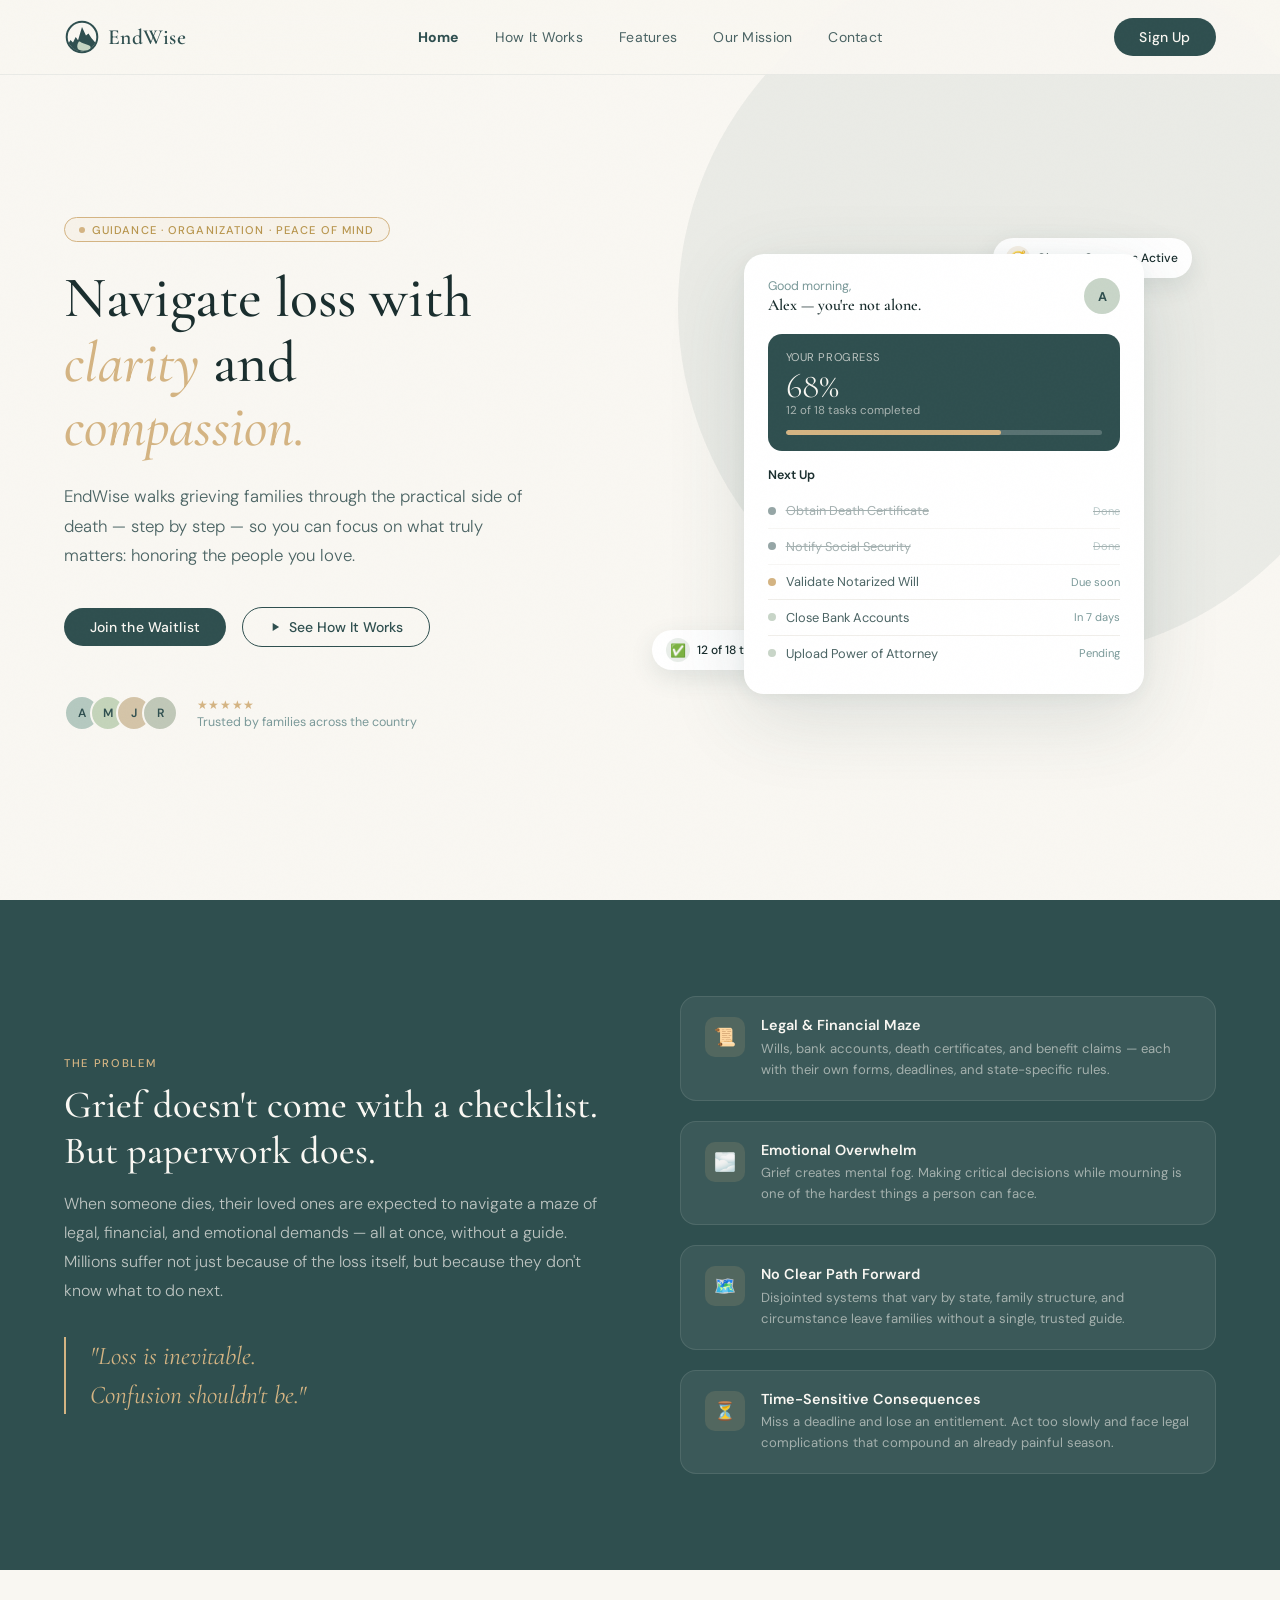
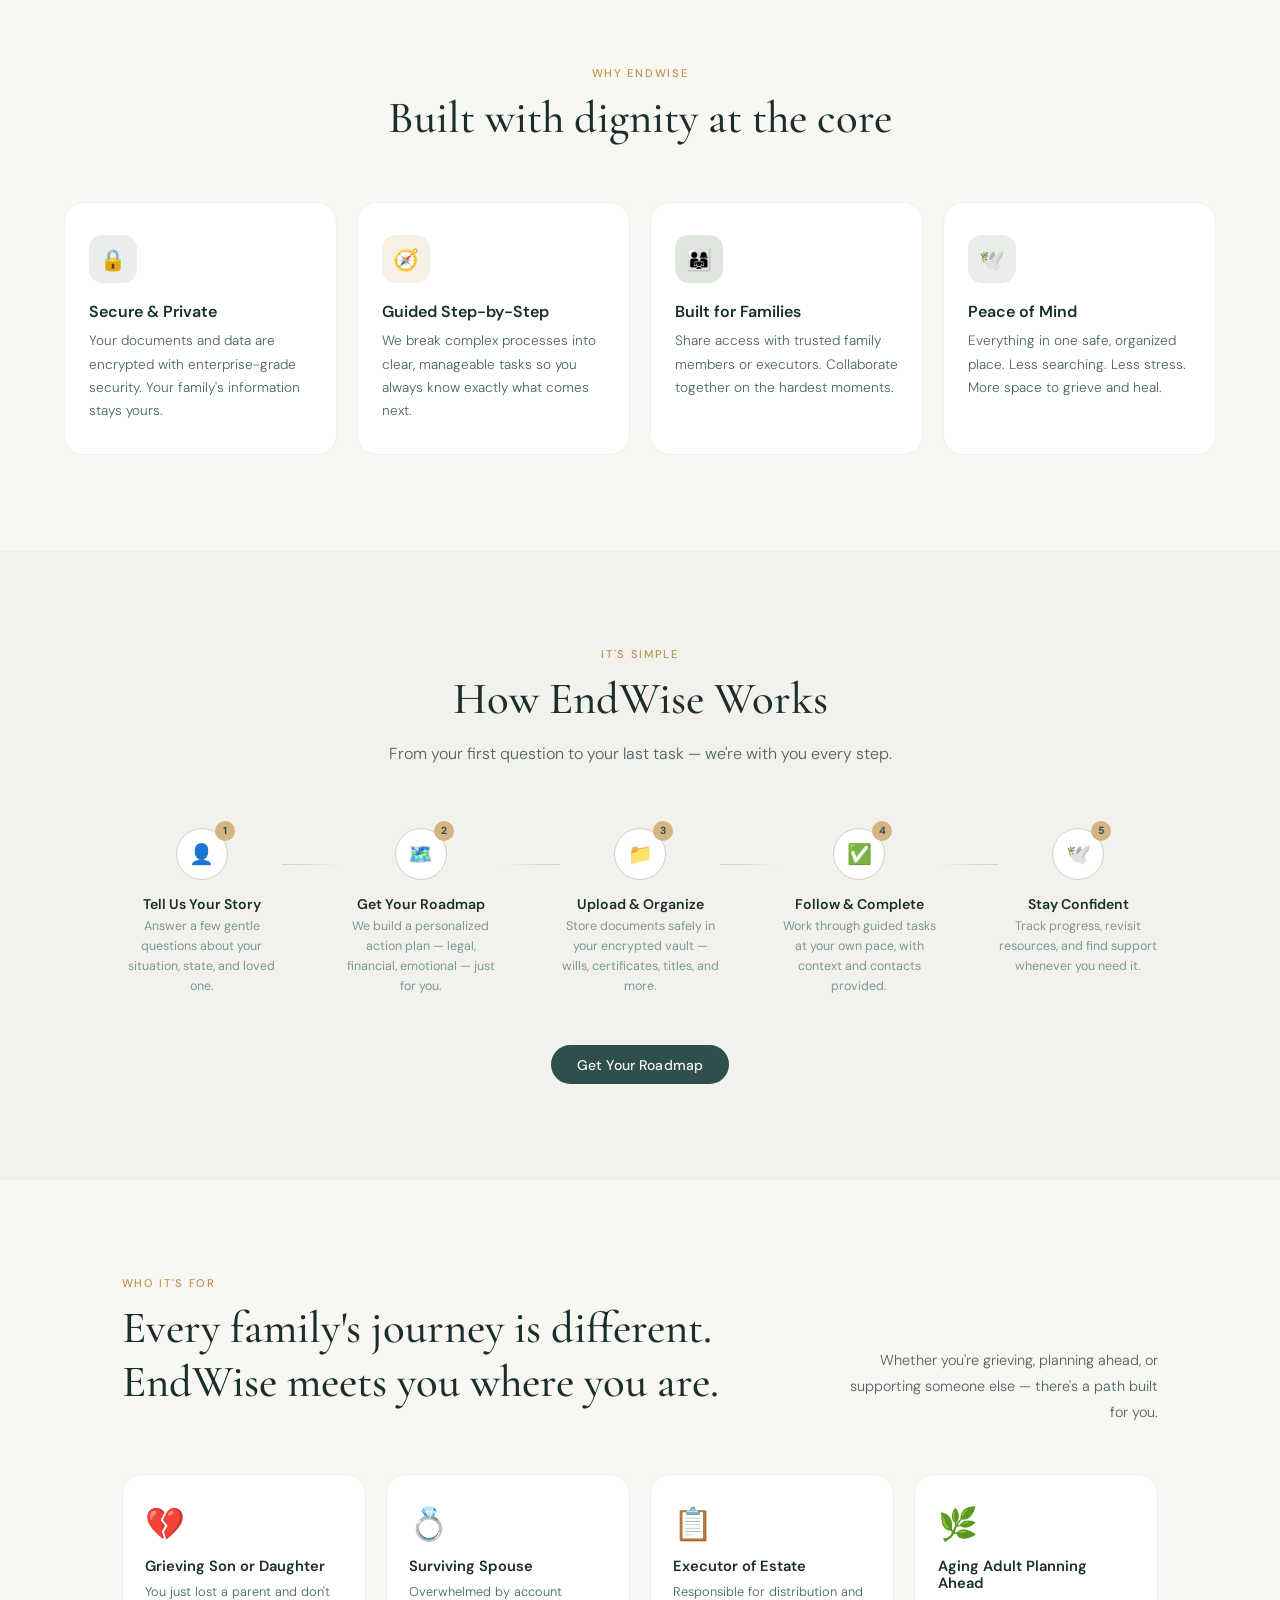
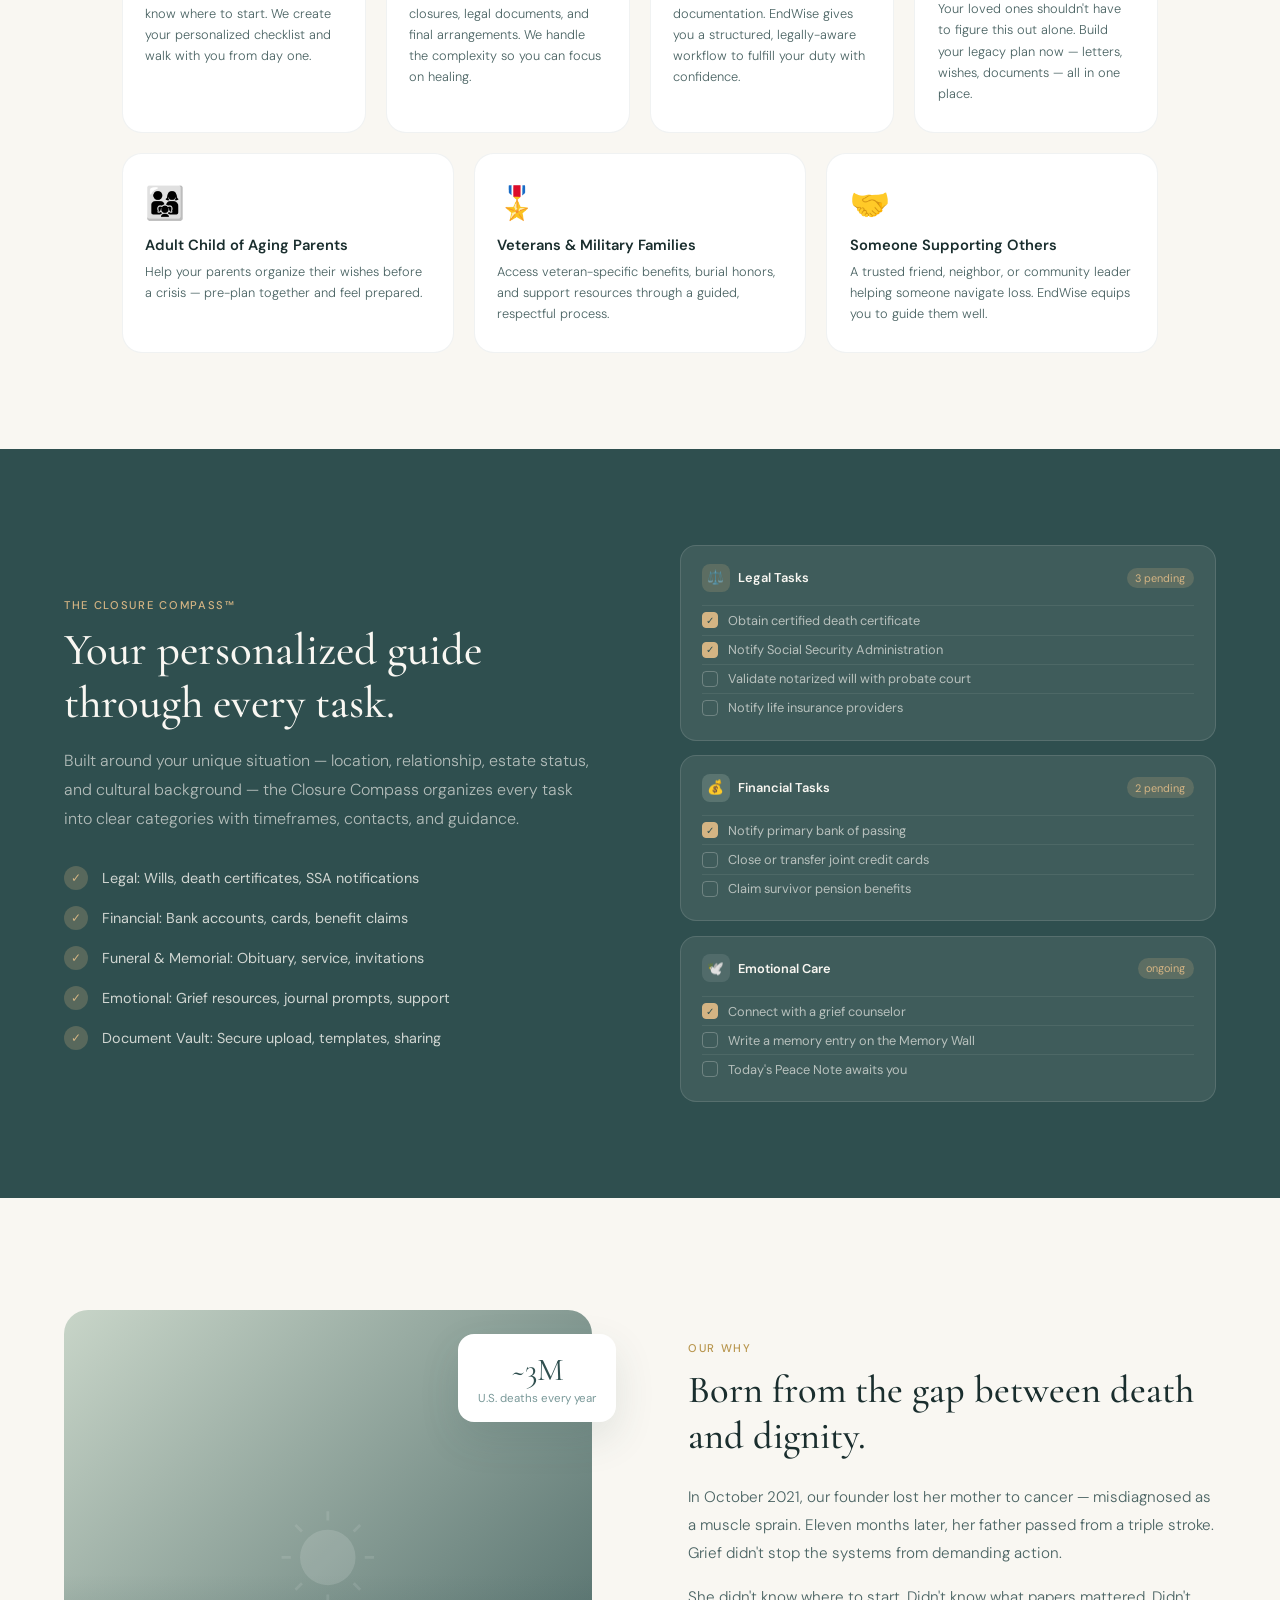
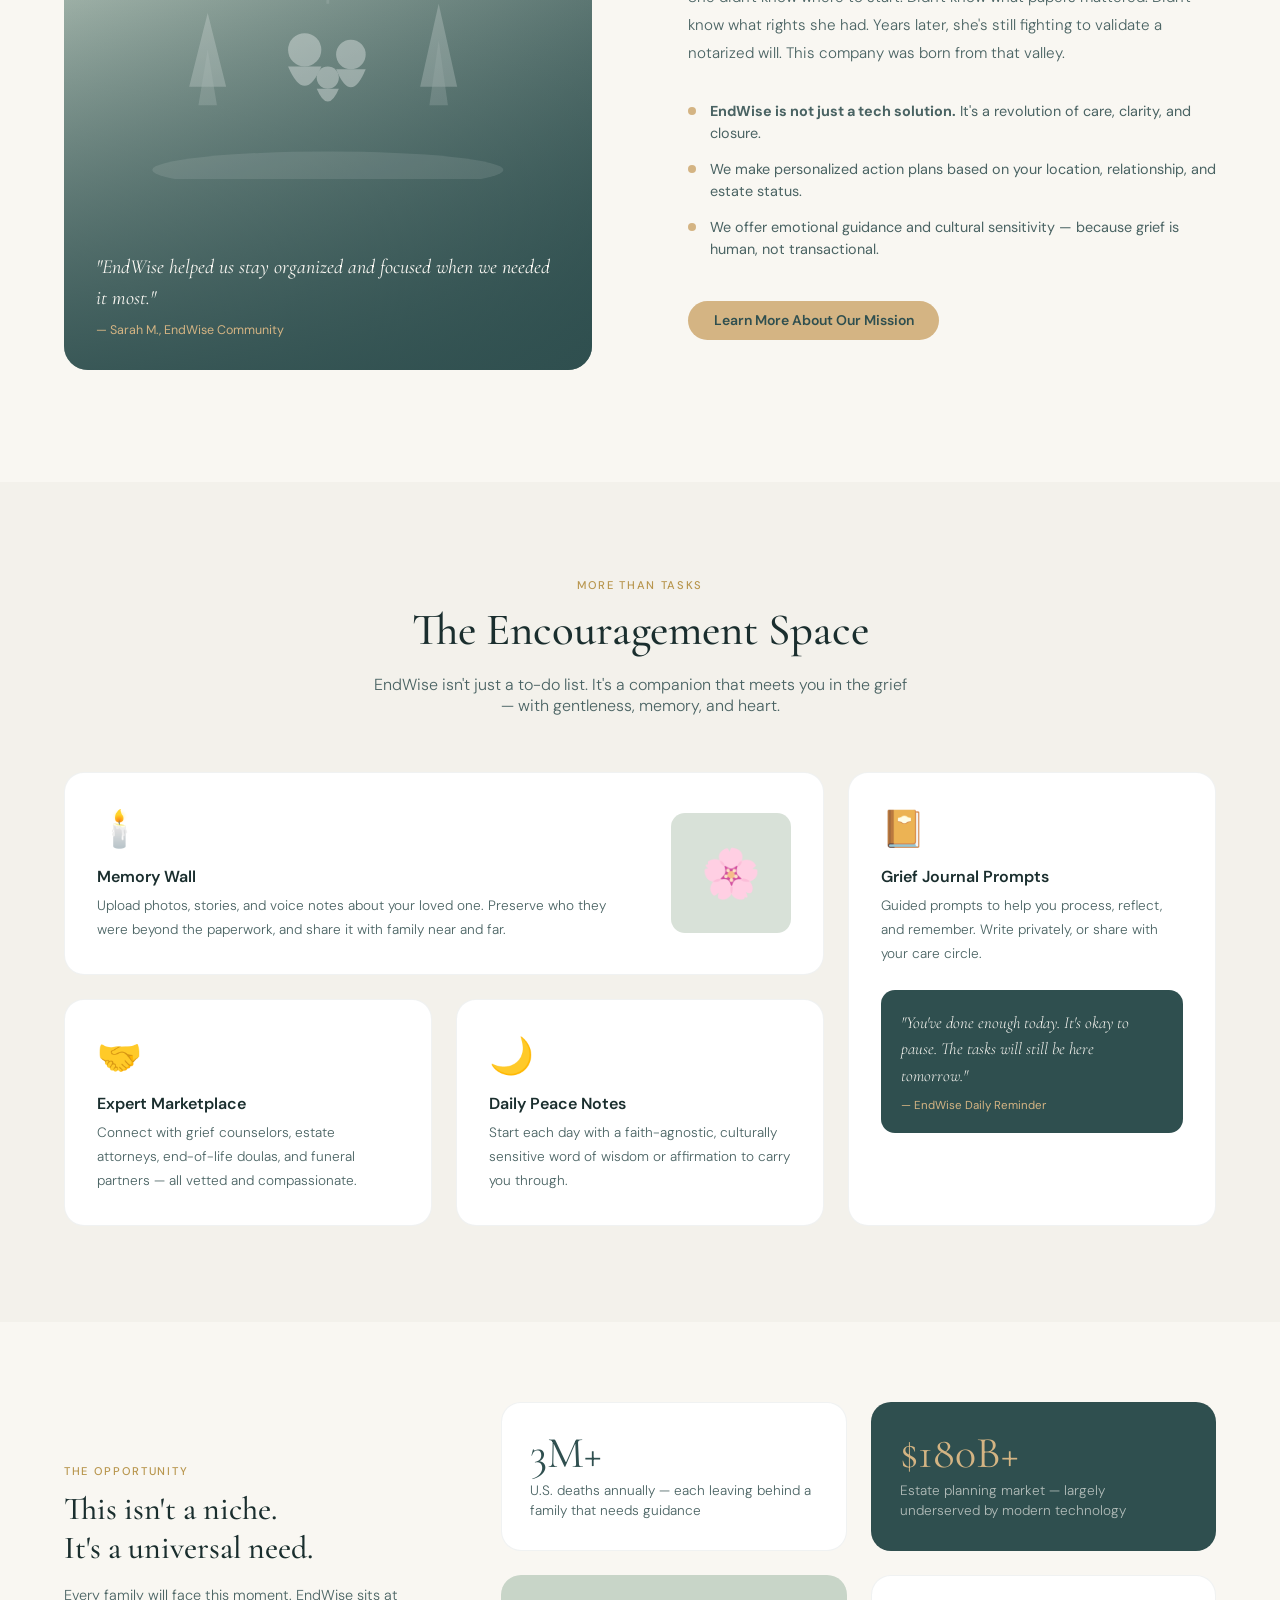
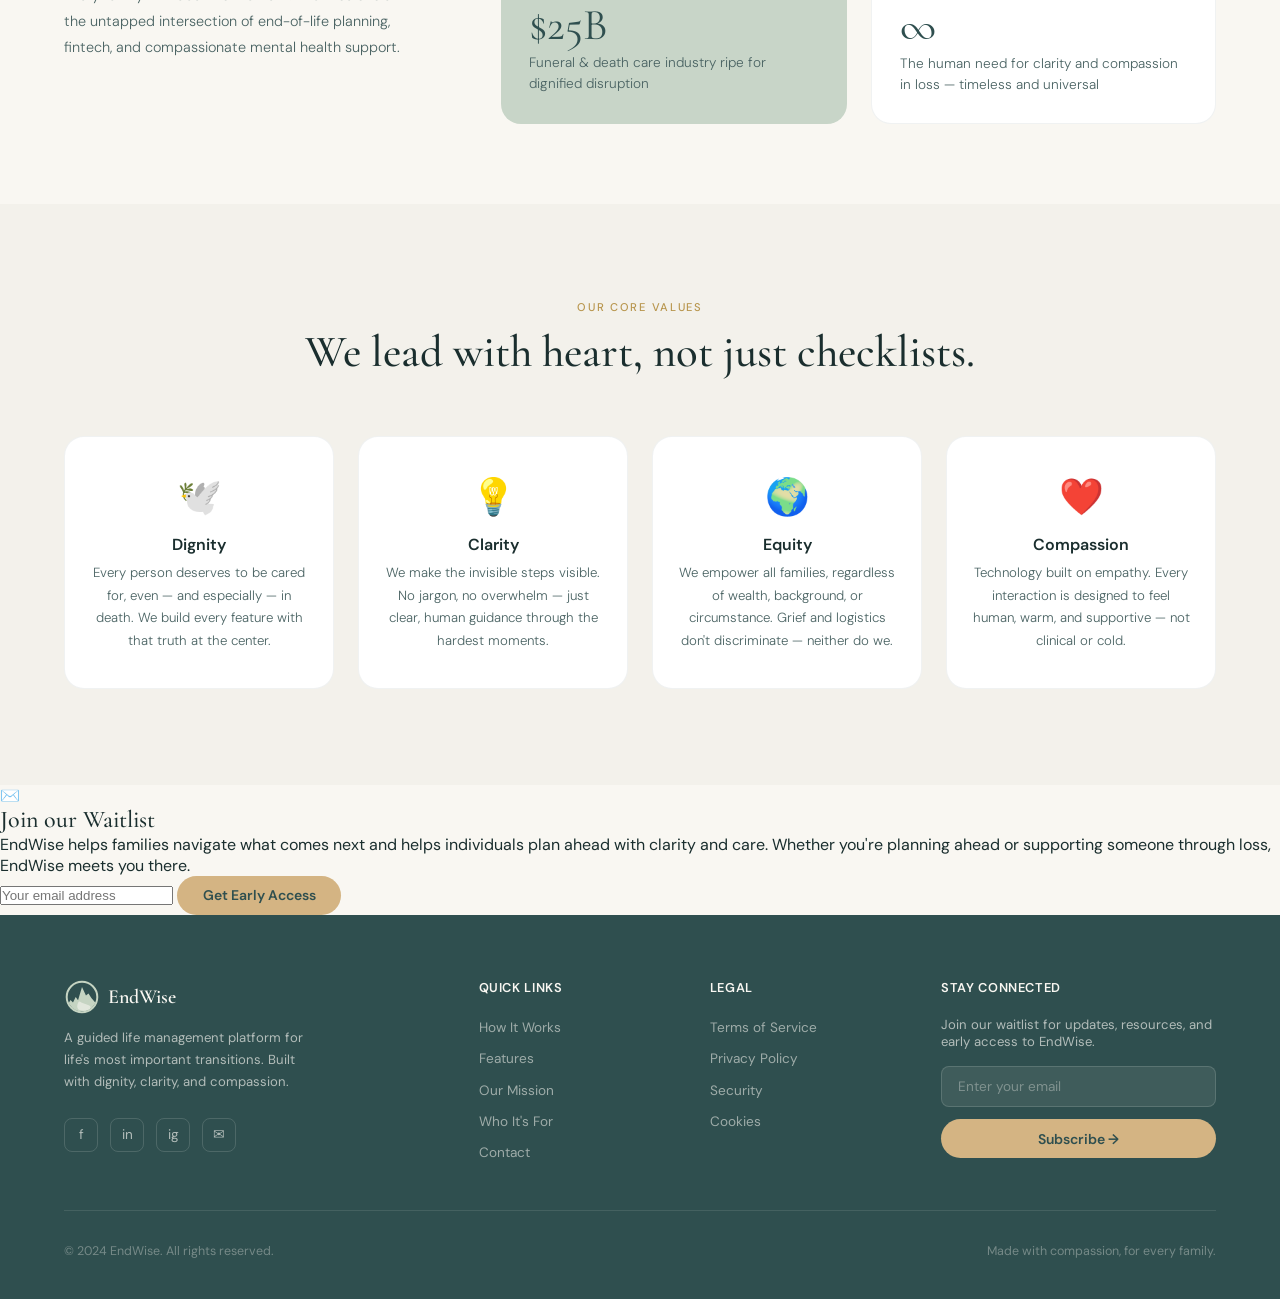
==== commit 68f091d1: "Features Page" ====
--- a/index.html
+++ b/index.html
@@ -102,7 +102,9 @@
     letter-spacing: 0.02em;
     transition: color 0.2s;
   }
-  .nav-links a:hover, .nav-links a.active { color: var(--forest); font-weight: 500; }
+  .nav-links a:hover, .nav-links a.active { color: var(--forest); font-weight: 800; } 
+
+
 
   /* ── HAMBURGER ── */
   .hamburger {
@@ -1899,17 +1901,15 @@
   </div>
 </section>
 
-<!-- ───── CTA ───── -->
-<section id="cta">
-  <div class="container">
-    <div class="cta-box fade-up">
-      <div class="cta-label">Be the First</div>
-      <h2>Be the first to experience EndWise.</h2>
-      <p>Join our waitlist and get early access. Help us build the guide that families deserve.</p>
-      <div class="cta-form">
-        <input class="cta-input" type="email" placeholder="Enter your email address" />
-        <a href="#" class="btn-gold" >Sign Up</a>
-      </div>
+<!-- ───── WAITLIST ───── -->
+<section id="waitlist">
+  <div class="wl-card fade-up">
+    <div class="wl-icon">✉️</div>
+    <h2>Join our Waitlist</h2>
+    <p>EndWise helps families navigate what comes next and helps individuals plan ahead with clarity and care. Whether you're planning ahead or supporting someone through loss, EndWise meets you there.</p>
+    <div class="wl-form">
+      <input class="wl-input" type="email" placeholder="Your email address"/>
+      <button class="btn-gold" onclick="this.textContent='You\'re on the list ✓';this.style.background='#3d6464';this.style.color='#f9f7f2'">Get Early Access</button>
     </div>
   </div>
 </section>
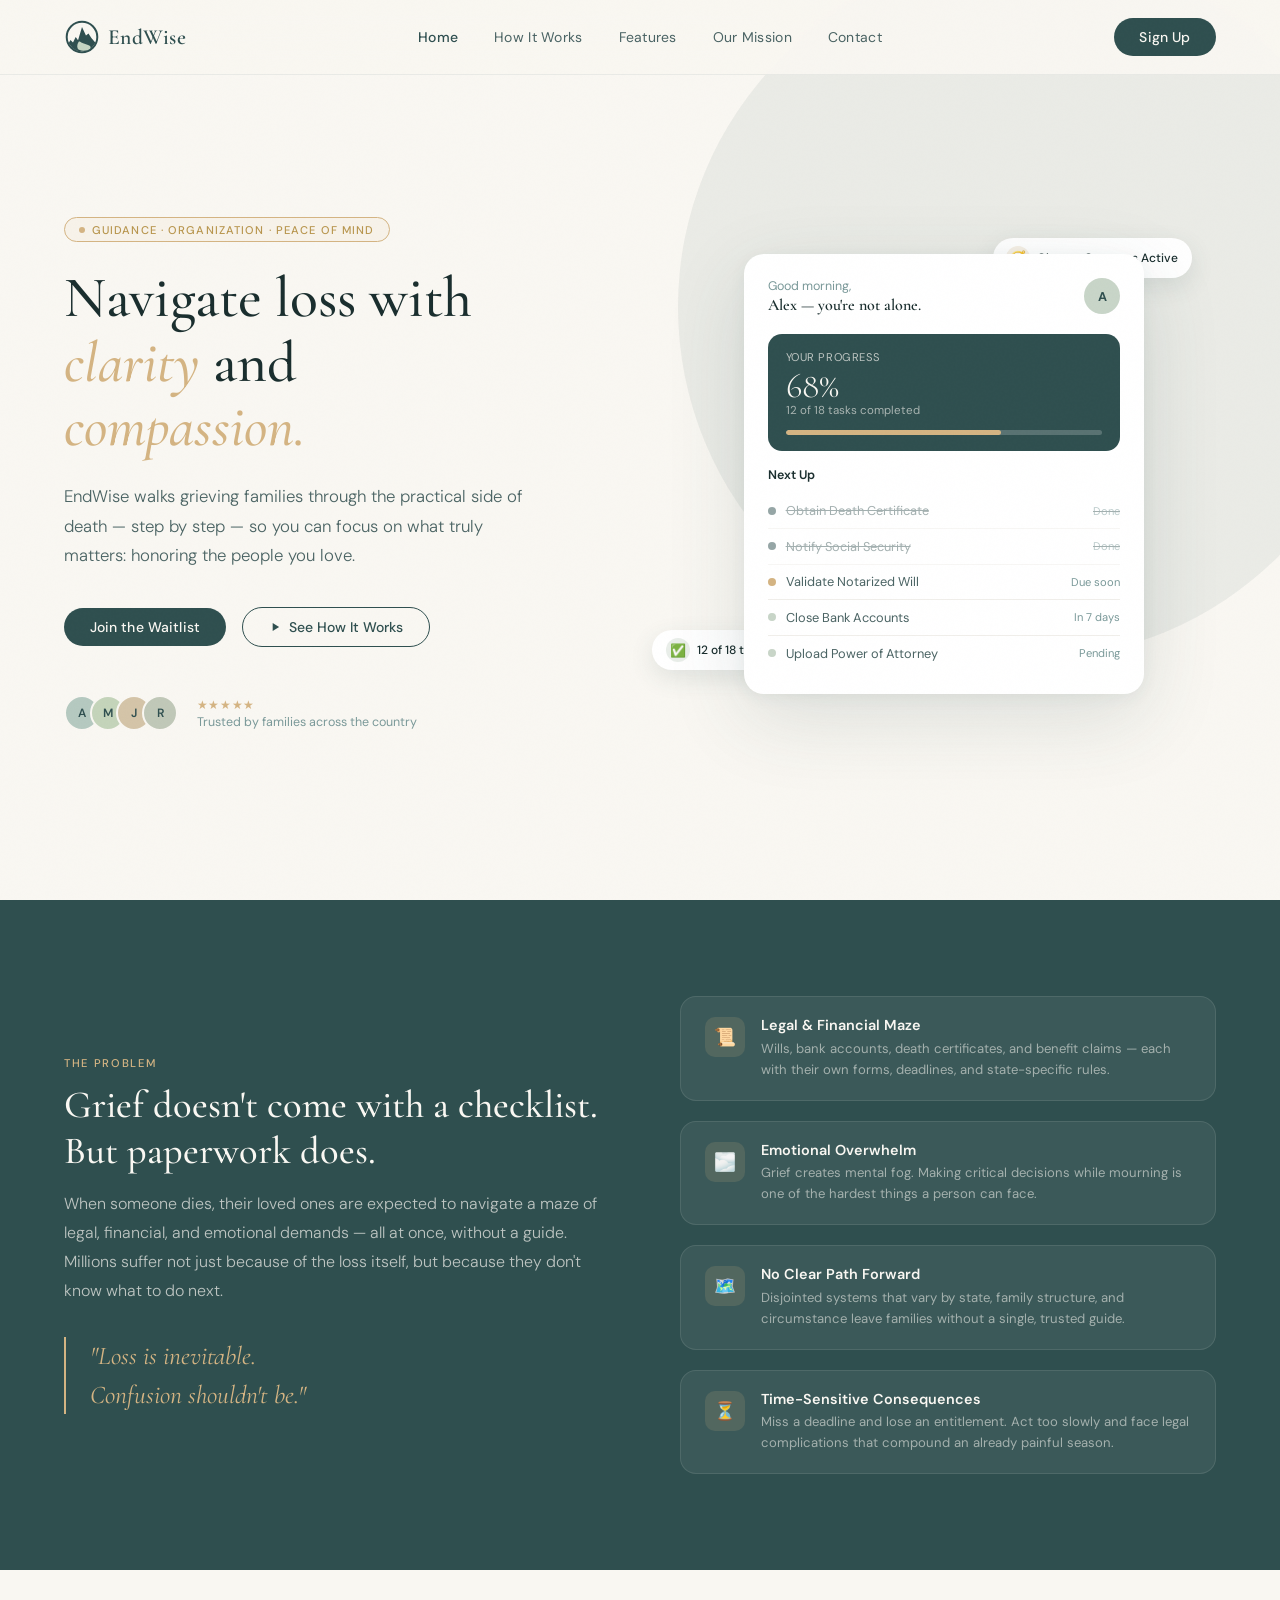
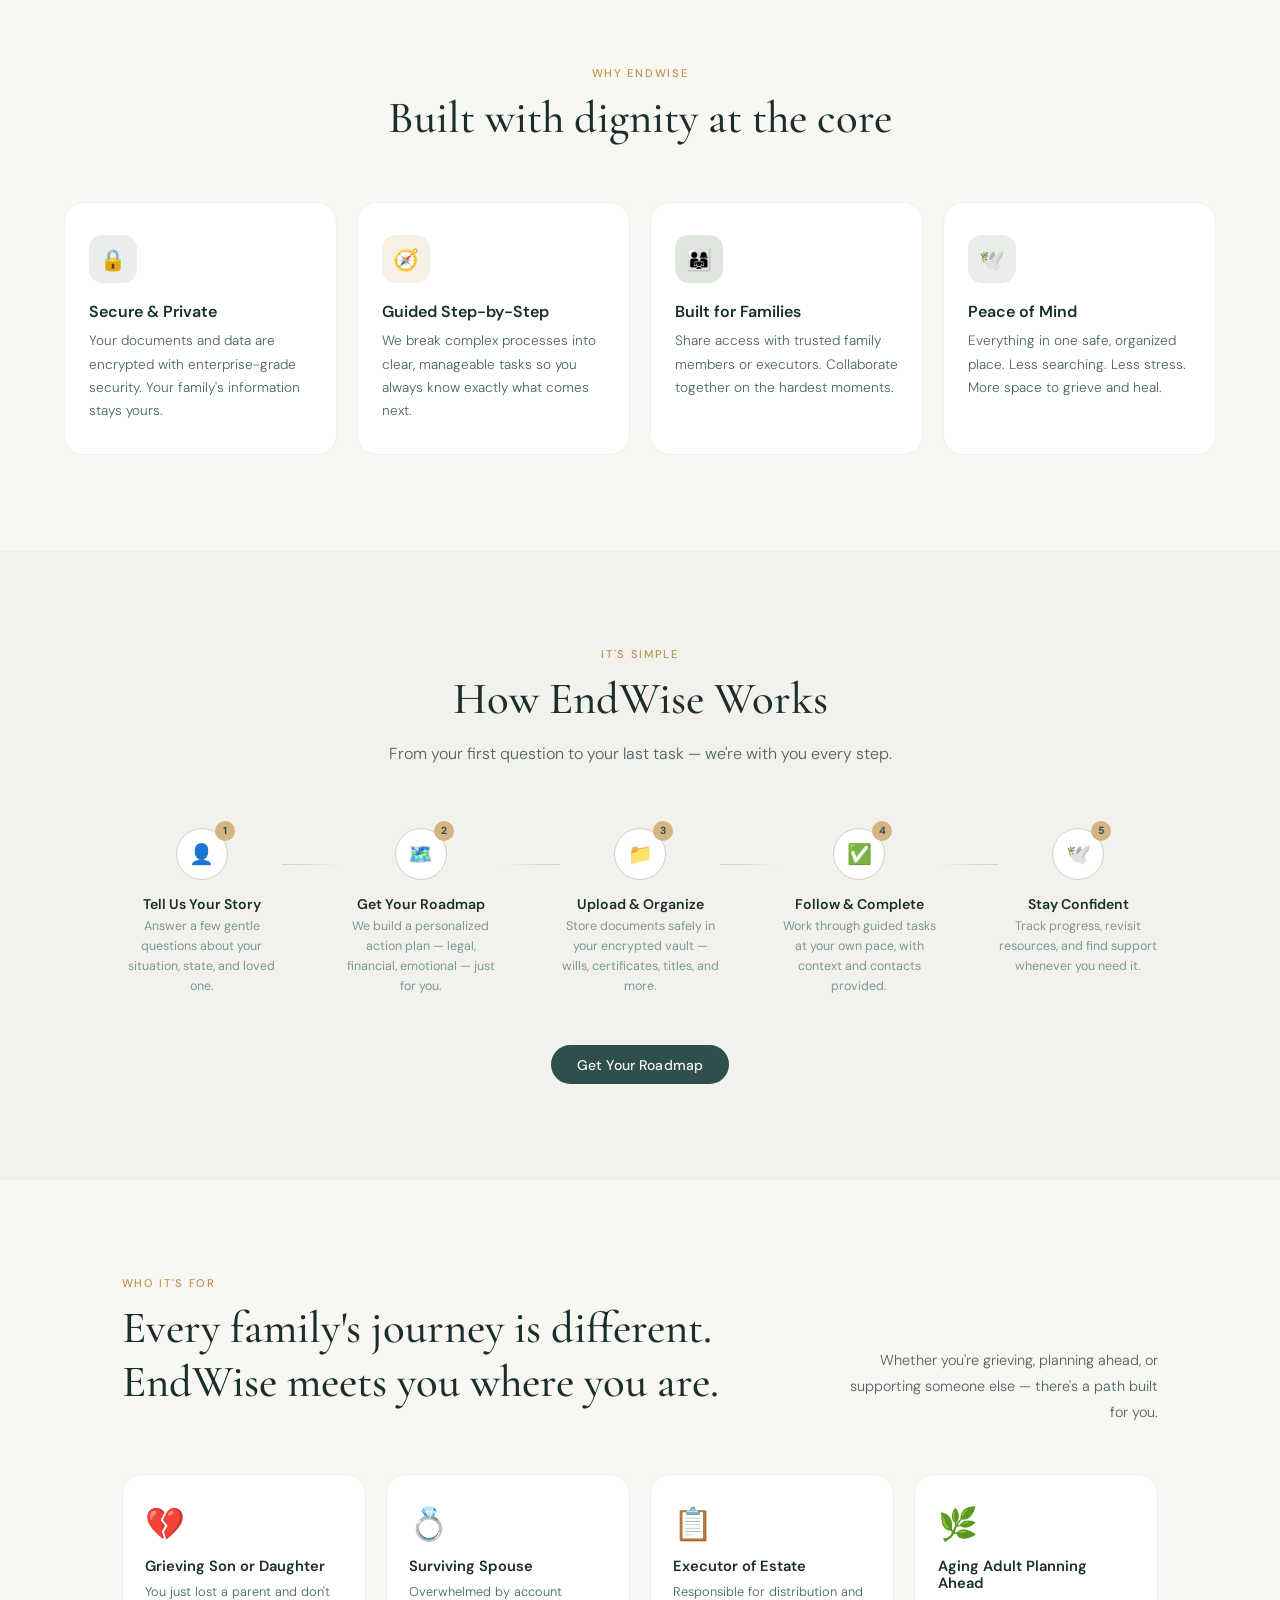
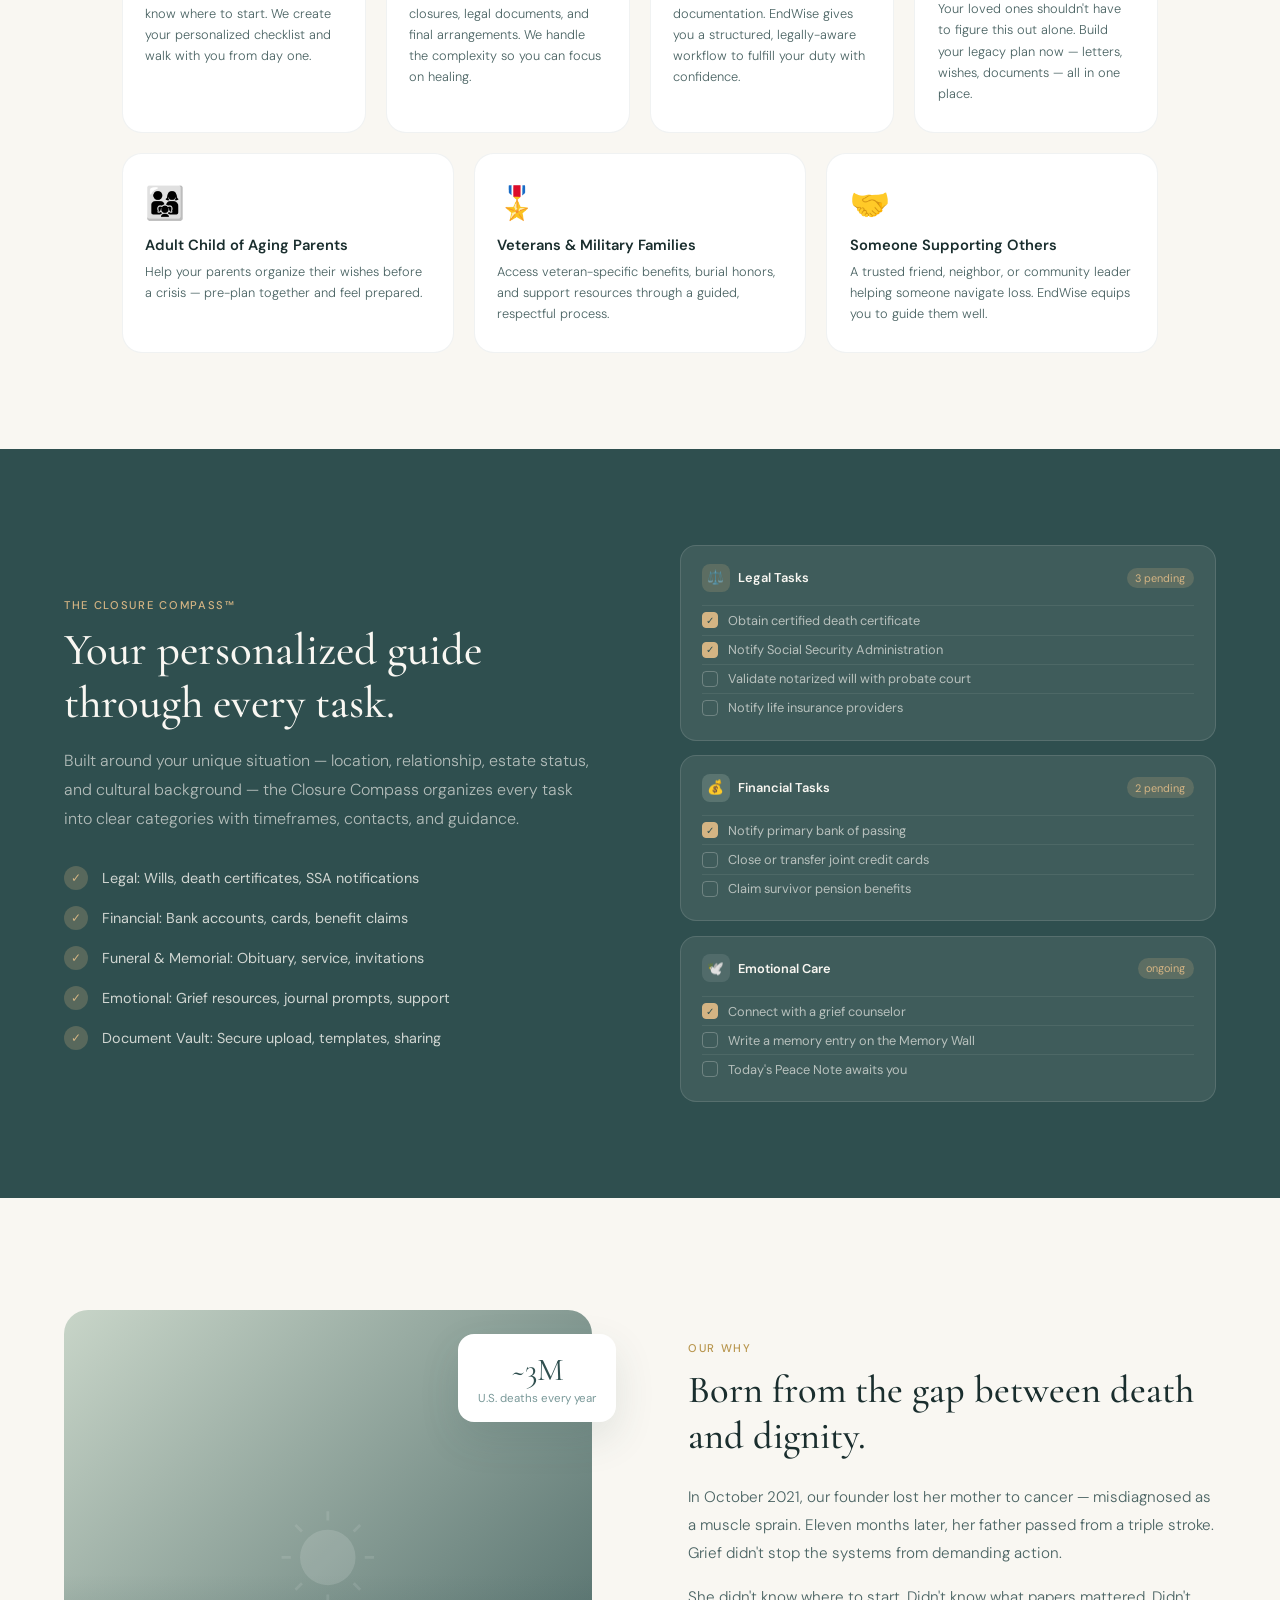
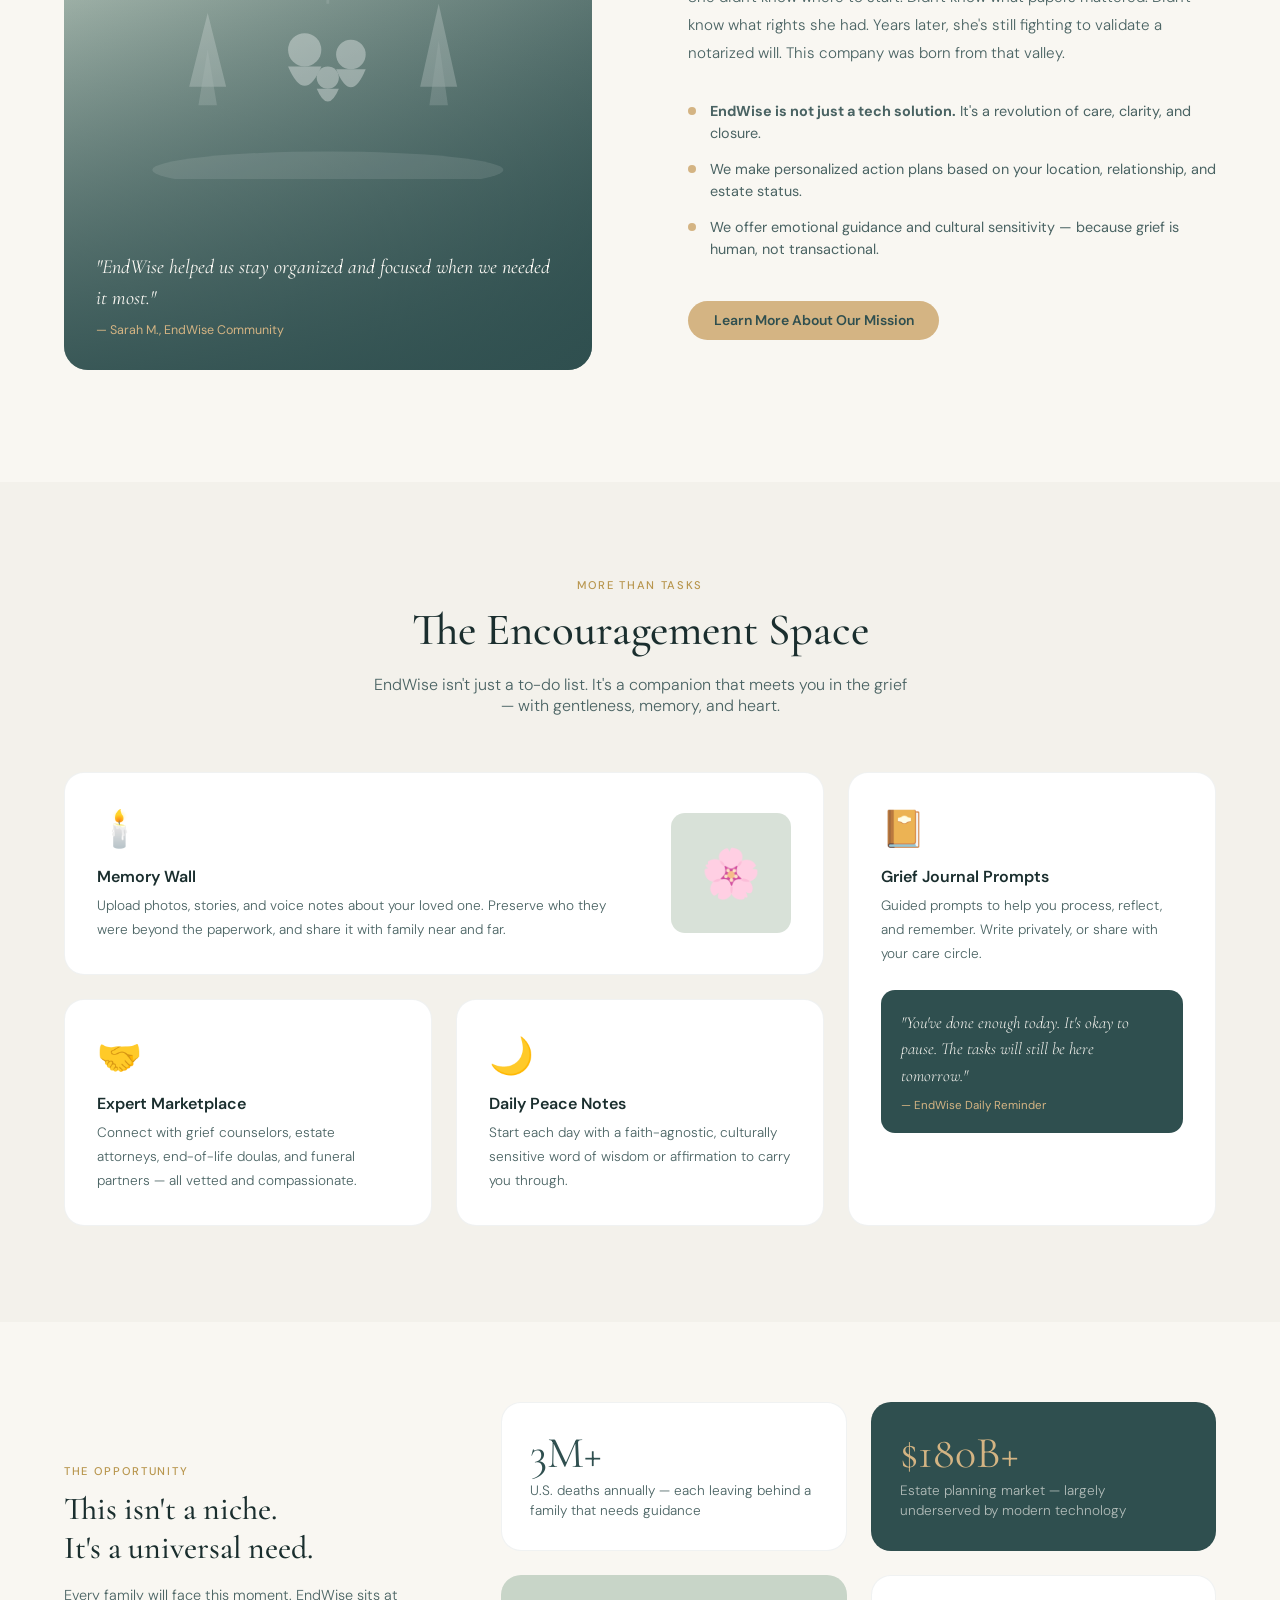
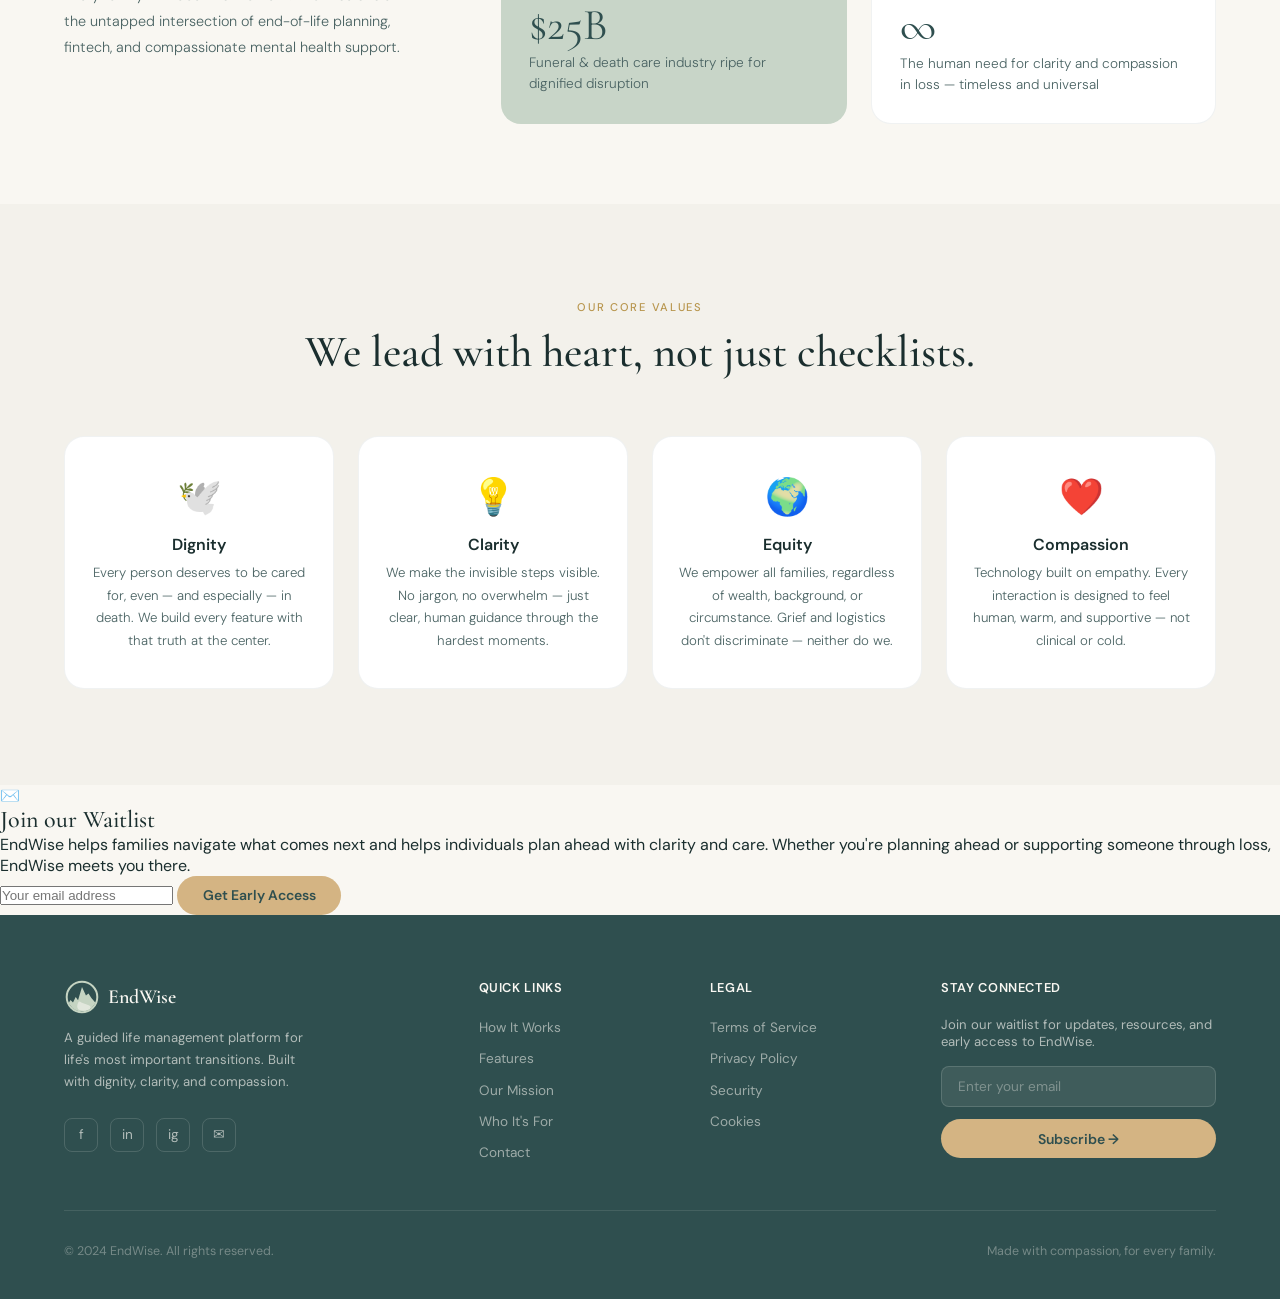
==== commit 68576997: "Mission Page Done" ====
--- a/index.html
+++ b/index.html
@@ -102,7 +102,7 @@
     letter-spacing: 0.02em;
     transition: color 0.2s;
   }
-  .nav-links a:hover, .nav-links a.active { color: var(--forest); font-weight: 800; } 
+  .nav-links a:hover, .nav-links a.active { color: var(--forest); font-weight: 500; } 
 
 
 
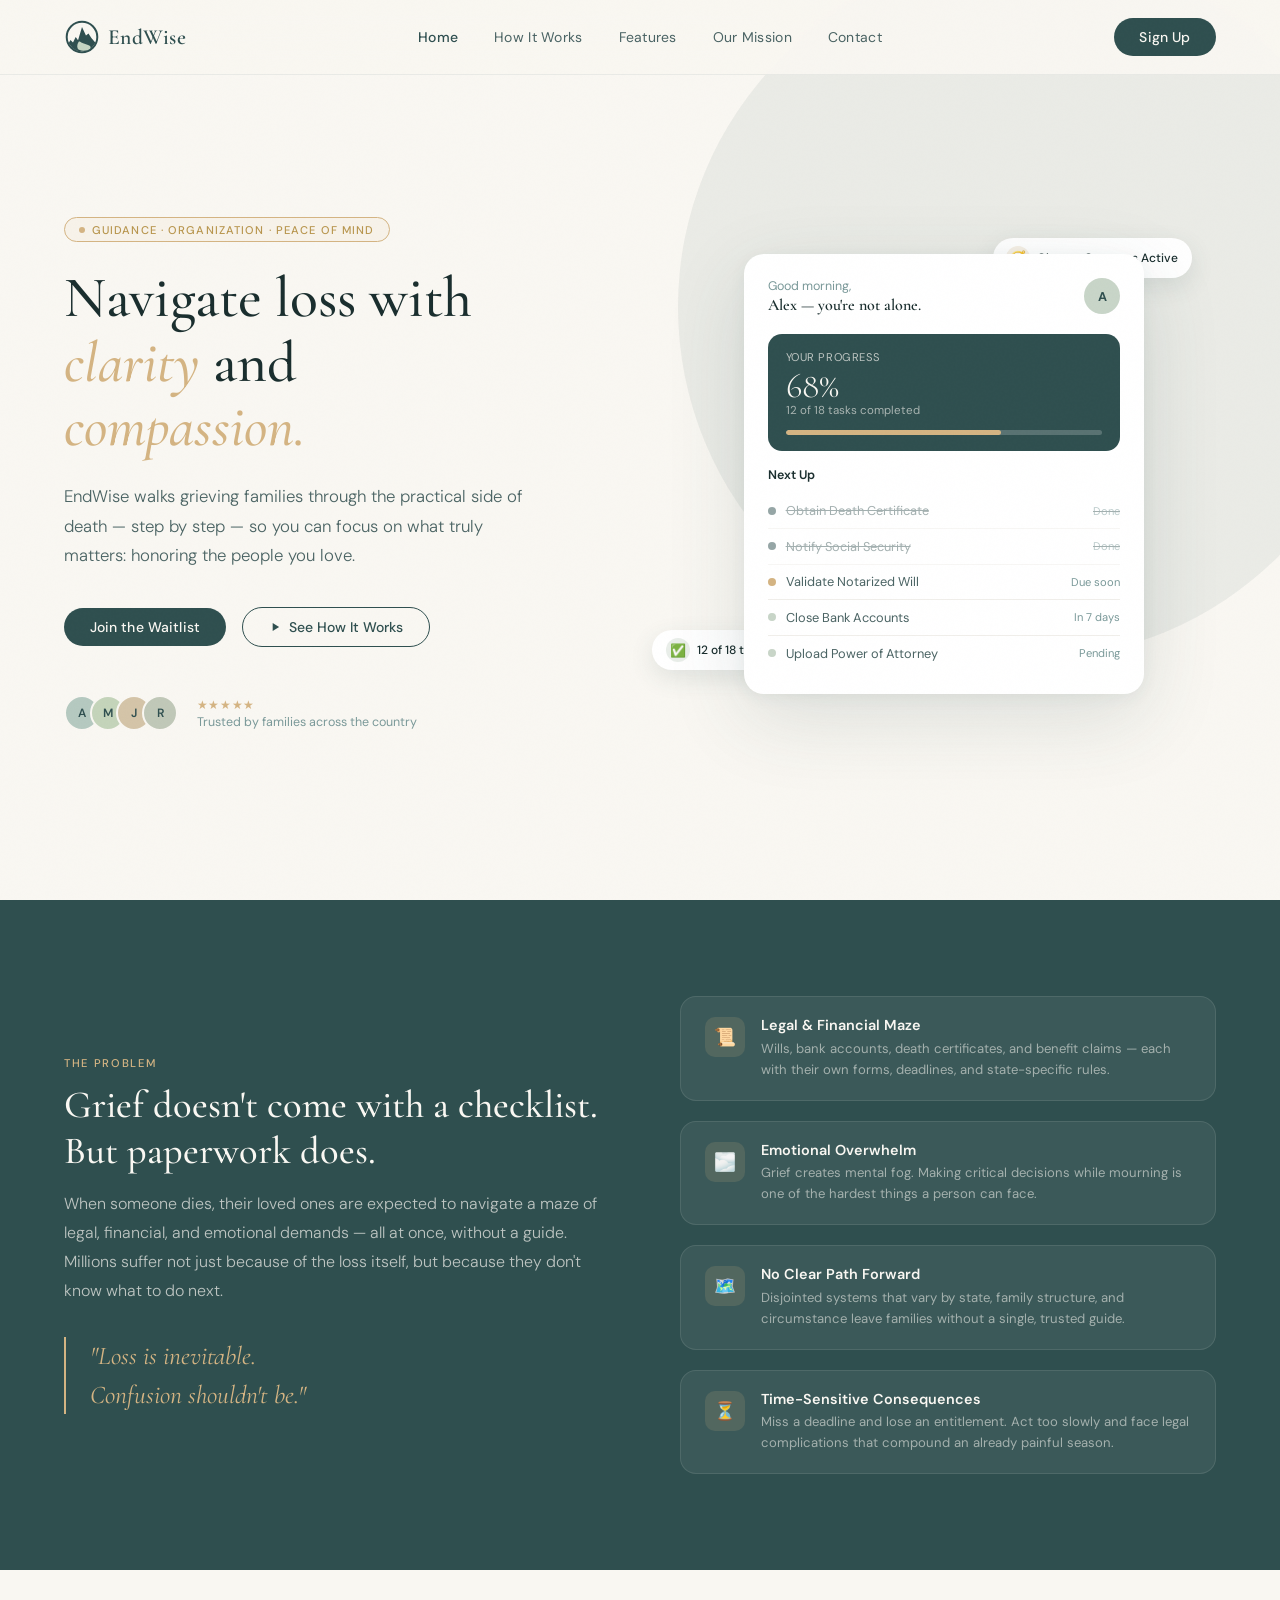
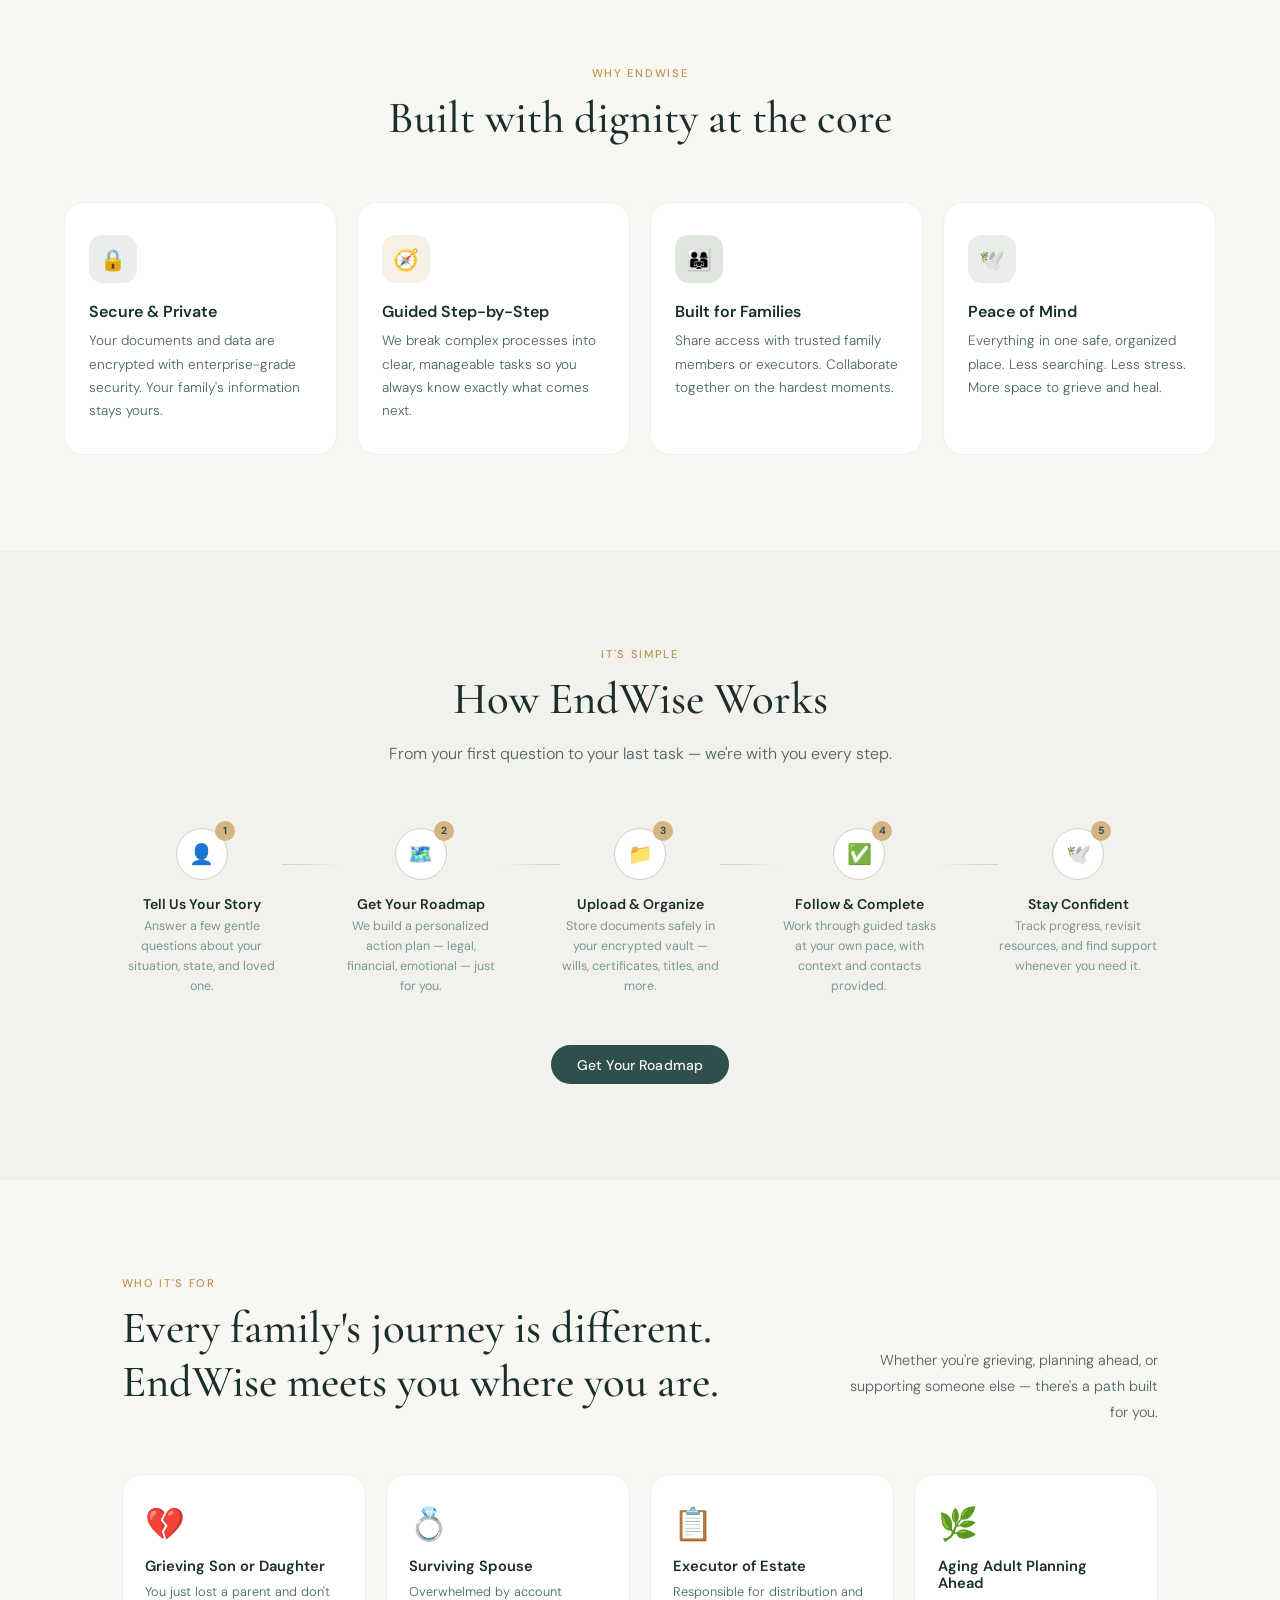
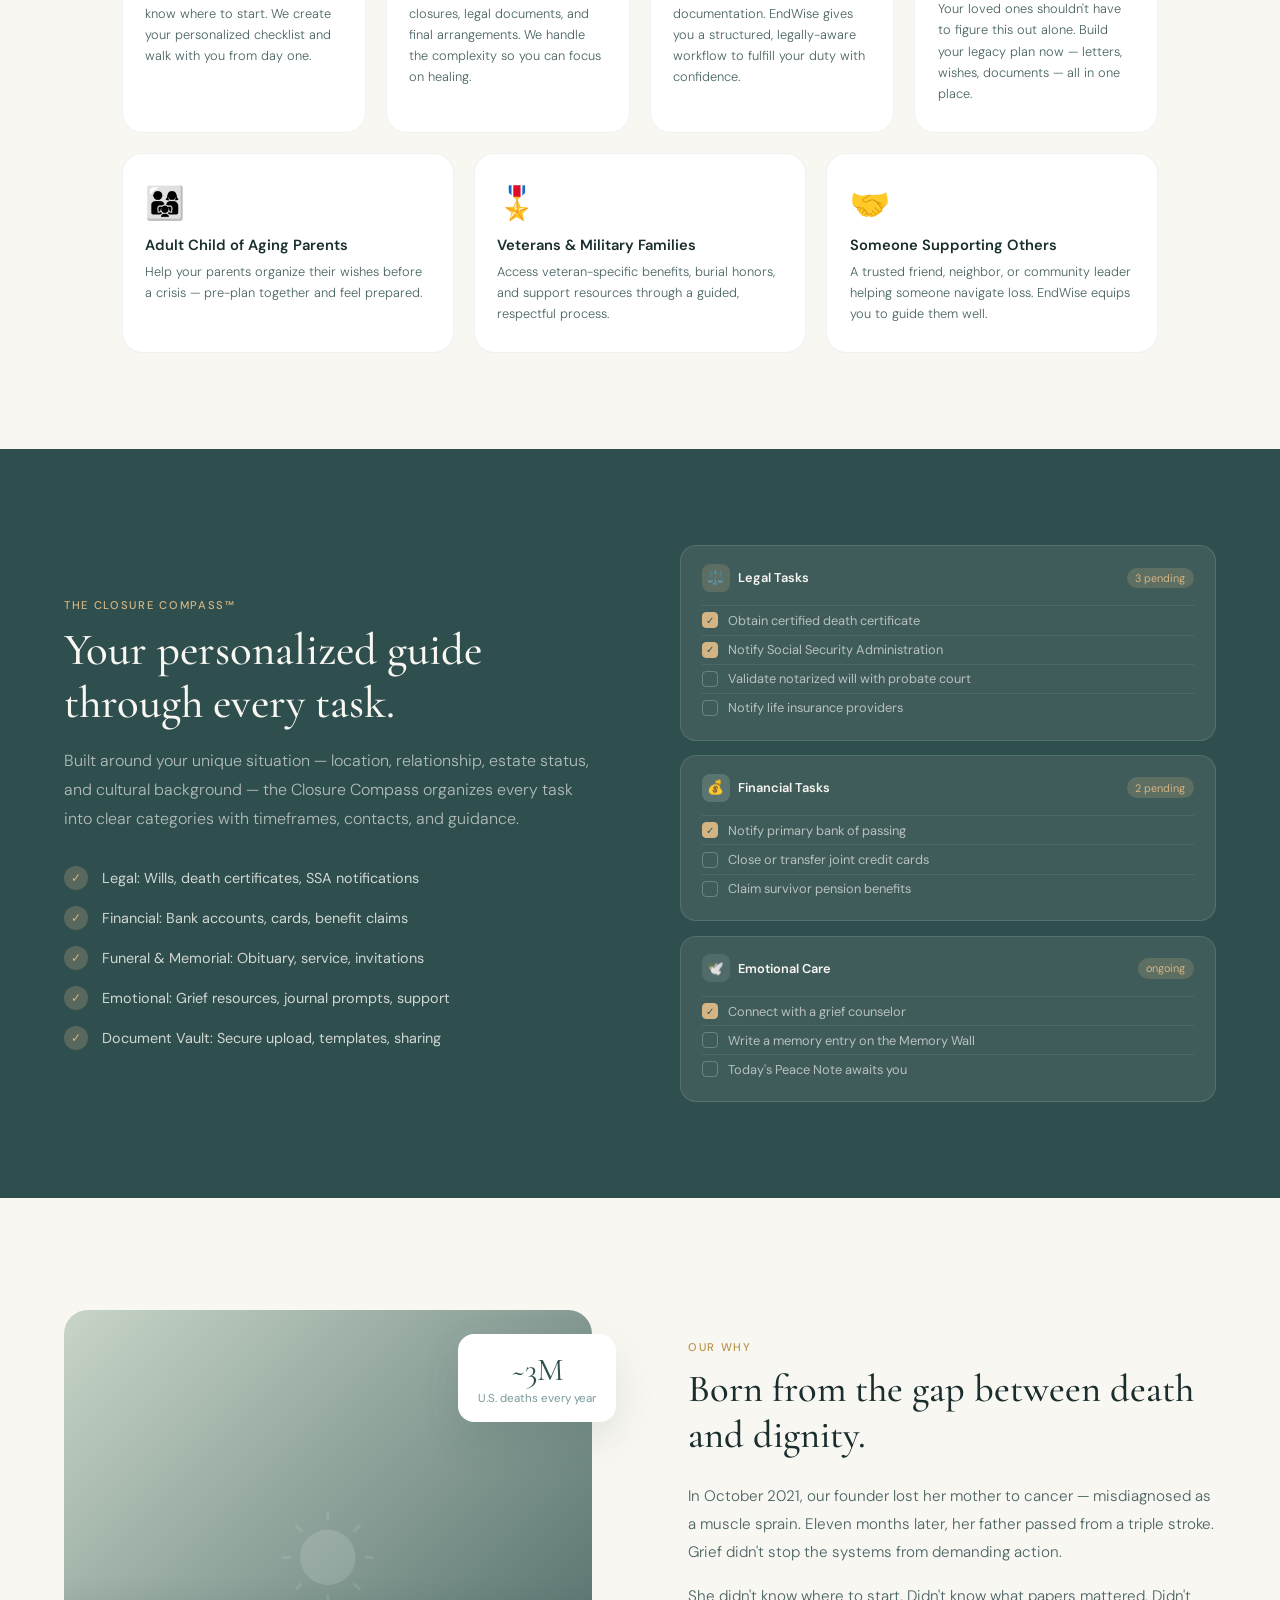
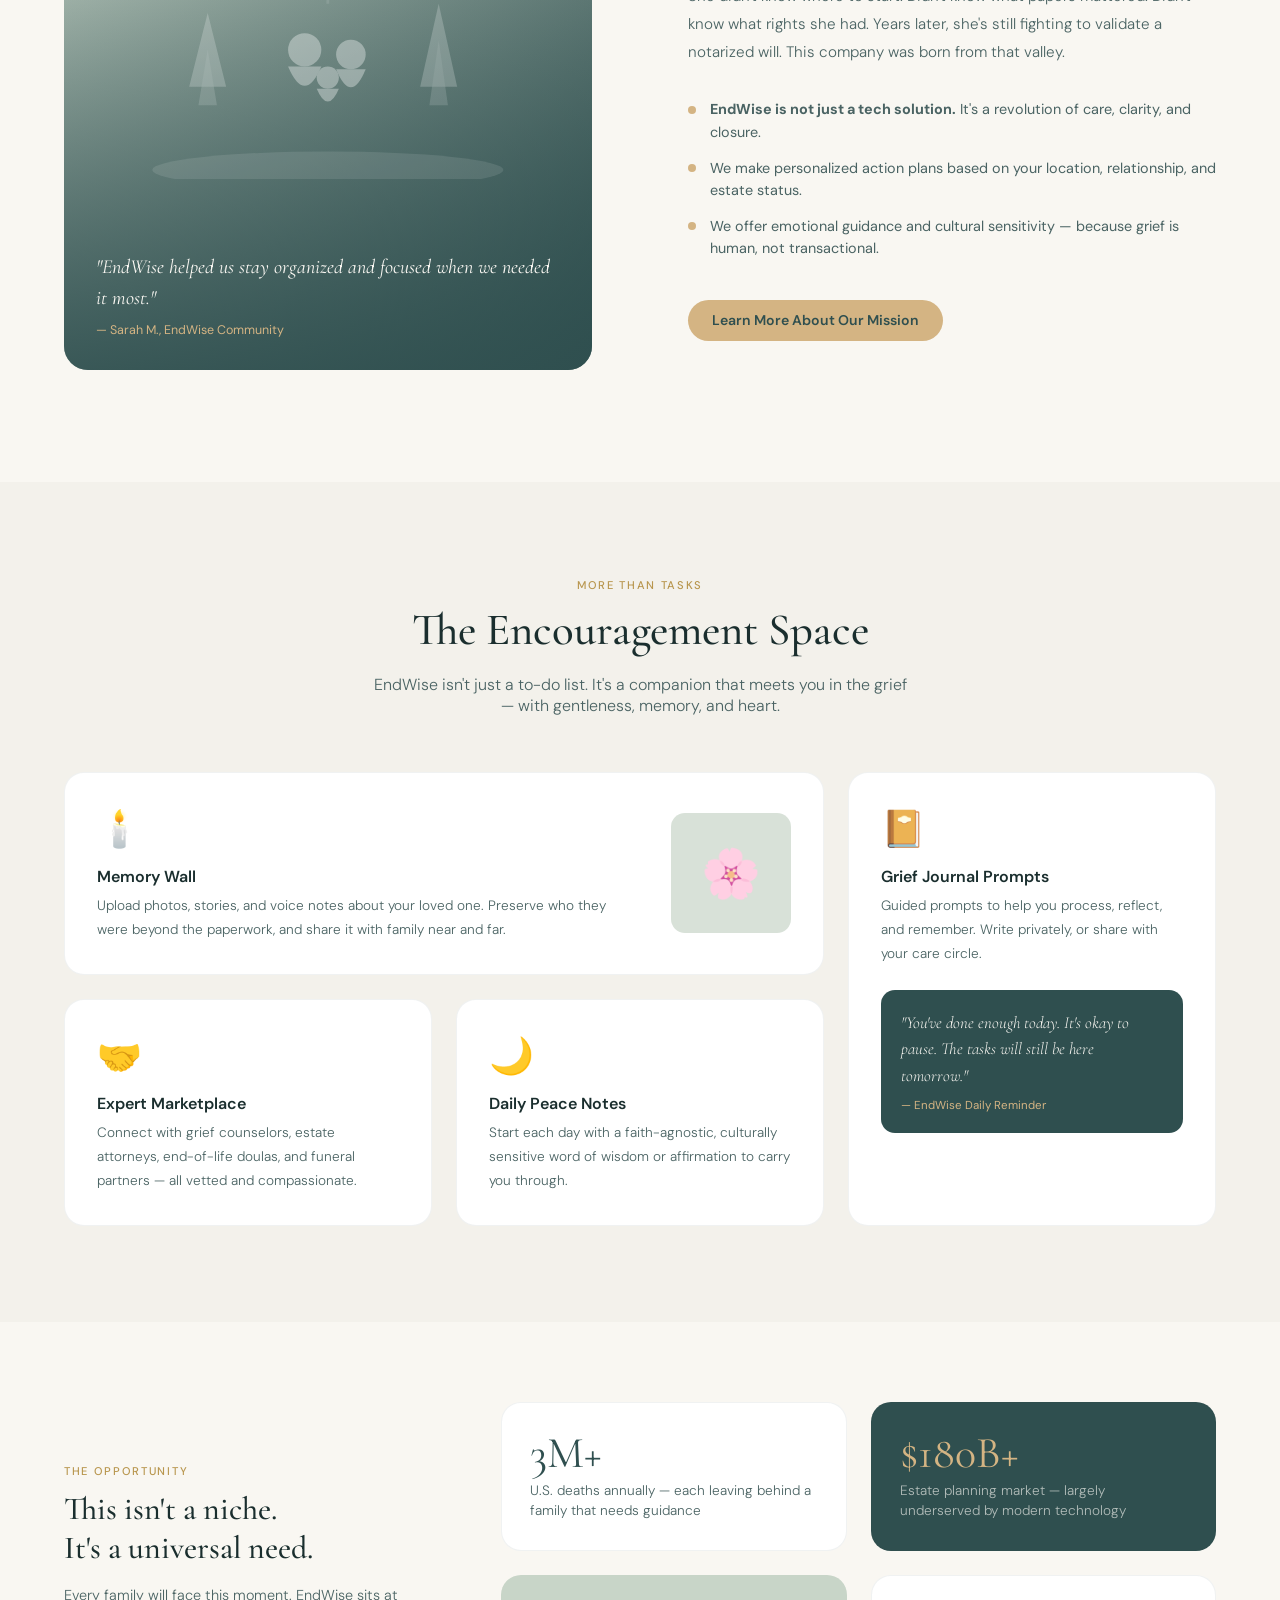
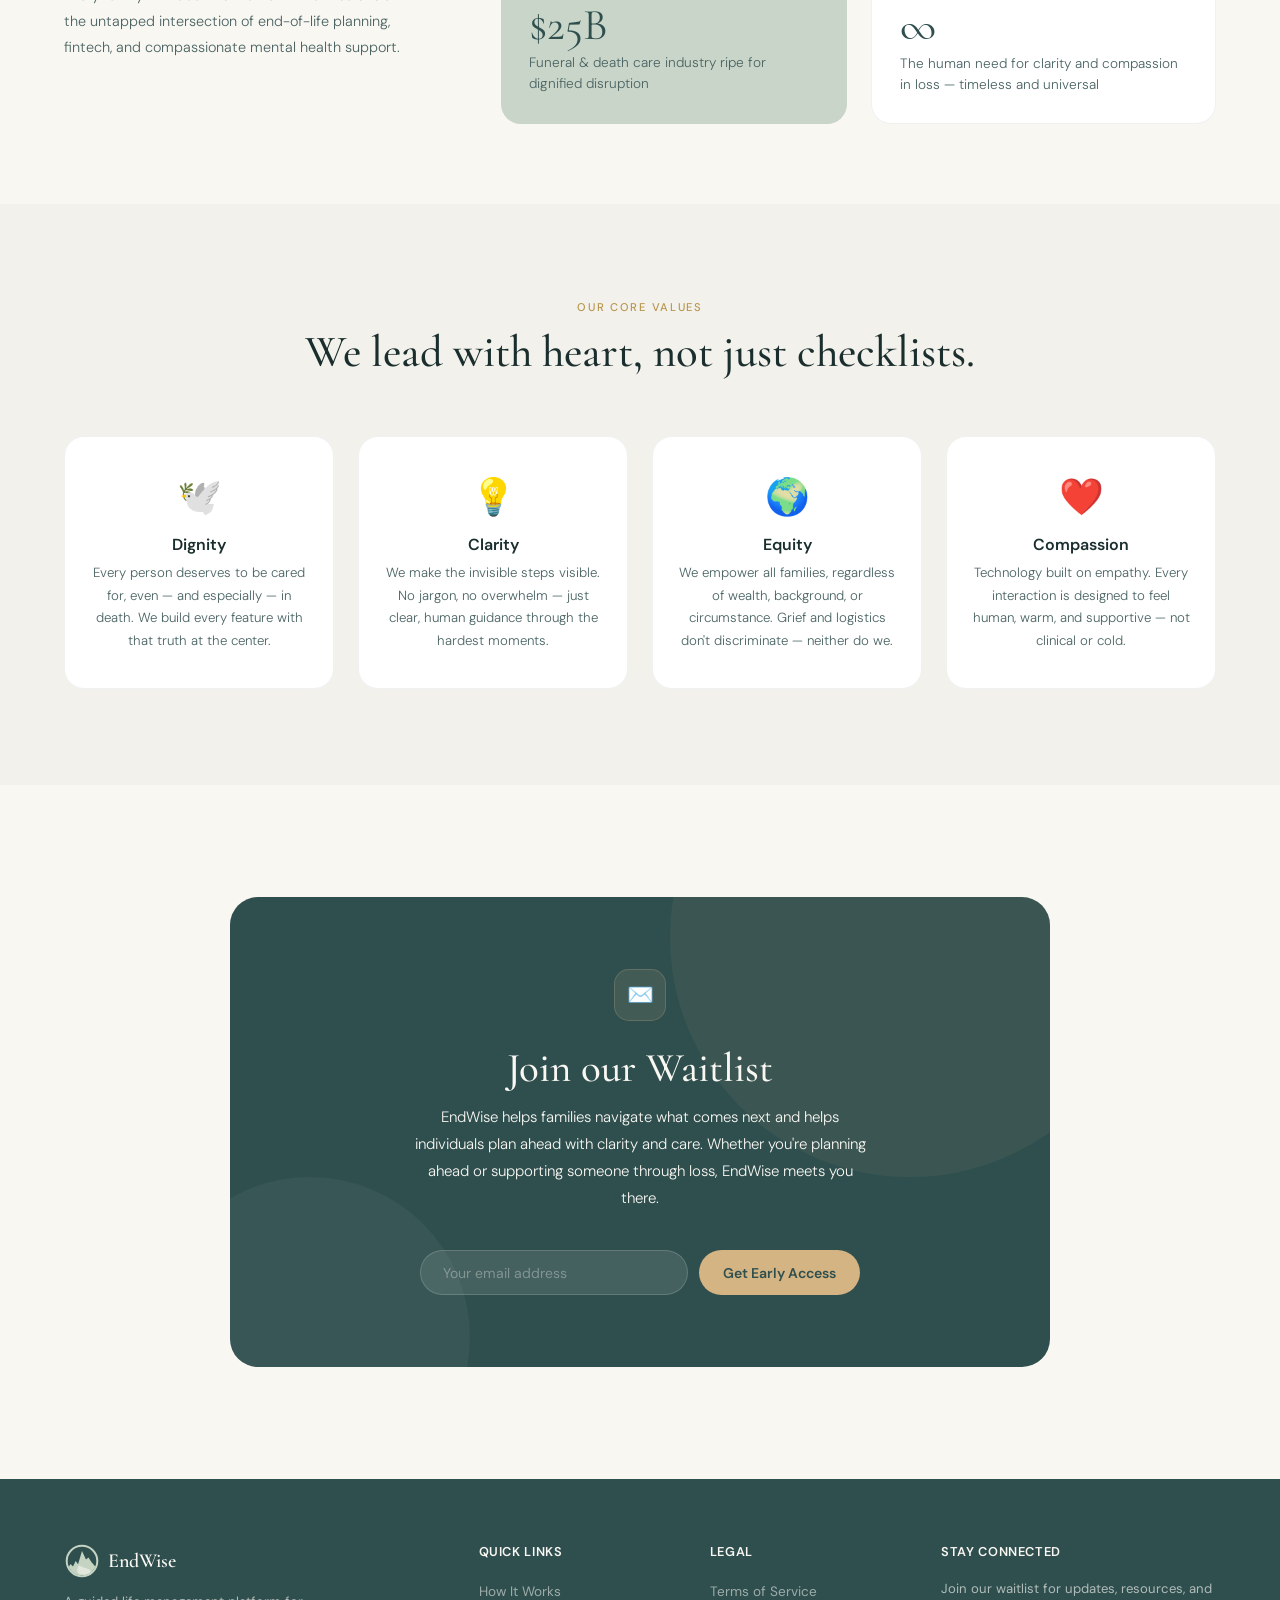
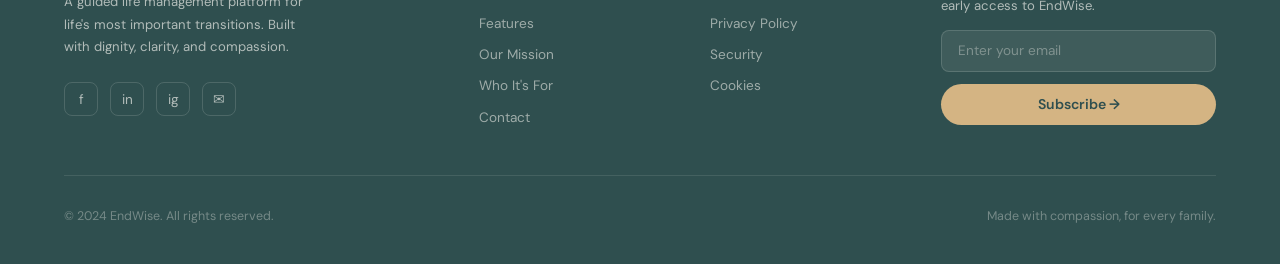
==== commit b3951735: "Contact Page Done" ====
--- a/index.html
+++ b/index.html
@@ -1330,6 +1330,11 @@
     #values { padding: 4rem 5%; }
     .values-grid { grid-template-columns: 1fr 1fr; gap: 1rem; }
 
+     /* Waitlist */
+  .wl-card{padding:3rem 1.5rem}
+  .wl-form{flex-direction:column;align-items:stretch}
+  .wl-input{min-width:0}
+
     /* CTA */
     .cta-box { padding: 3rem 1.5rem; }
     .cta-form { flex-direction: column; align-items: stretch; }
@@ -1349,6 +1354,25 @@
     .stats-grid { grid-template-columns: 1fr; }
     .hero-left h1 { font-size: 2rem; }
   }
+
+  /* ══════════ WAITLIST ══════════ */
+#waitlist{background:var(--cream);padding:7rem 5%}
+.wl-card{
+  max-width:820px;margin:0 auto;text-align:center;
+  background:var(--forest);border-radius:28px;padding:4.5rem 3rem;
+  position:relative;overflow:hidden;
+}
+.wl-card::before{content:'';position:absolute;width:480px;height:480px;border-radius:50%;background:rgba(212,180,131,.07);top:-200px;right:-100px;pointer-events:none}
+.wl-card::after{content:'';position:absolute;width:320px;height:320px;border-radius:50%;background:rgba(200,213,200,.05);bottom:-130px;left:-80px;pointer-events:none}
+.wl-icon{width:52px;height:52px;border-radius:15px;background:rgba(212,180,131,.12);border:1px solid rgba(212,180,131,.22);display:flex;align-items:center;justify-content:center;font-size:1.35rem;margin:0 auto 1.5rem;position:relative;z-index:1}
+.wl-card h2{font-family:'Cormorant Garamond',serif;font-size:clamp(1.9rem,3.2vw,2.7rem);color:var(--cream);margin-bottom:.7rem;position:relative;z-index:1}
+.wl-card p{font-size:.94rem;color:var(--cream-60);max-width:460px;margin:0 auto 2.4rem;line-height:1.8;font-weight:300;position:relative;z-index:1}
+.wl-form{display:flex;gap:.7rem;max-width:440px;margin:0 auto;position:relative;z-index:1;flex-wrap:wrap;justify-content:center}
+.wl-input{flex:1;min-width:210px;background:rgba(249,247,242,.1);border:1px solid rgba(249,247,242,.17);border-radius:60px;padding:.78rem 1.35rem;font-family:'DM Sans',sans-serif;font-size:.88rem;color:var(--cream);outline:none;transition:border .2s}
+.wl-input::placeholder{color:rgba(249,247,242,.35)}
+.wl-input:focus{border-color:var(--gold)}
+.btn-gold{background:var(--gold);color:var(--forest);border:none;border-radius:60px;padding:.72rem 1.5rem;font-family:'DM Sans',sans-serif;font-size:.88rem;font-weight:600;cursor:pointer;transition:background .25s,transform .2s;text-decoration:none;display:inline-block}
+.btn-gold:hover{background:var(--gold-dk);color:#fff;transform:translateY(-1px)}
 </style>
 </head>
 <body>
@@ -1906,7 +1930,7 @@
   <div class="wl-card fade-up">
     <div class="wl-icon">✉️</div>
     <h2>Join our Waitlist</h2>
-    <p>EndWise helps families navigate what comes next and helps individuals plan ahead with clarity and care. Whether you're planning ahead or supporting someone through loss, EndWise meets you there.</p>
+    <p style="color: #F9F7F2;">EndWise helps families navigate what comes next and helps individuals plan ahead with clarity and care. Whether you're planning ahead or supporting someone through loss, EndWise meets you there.</p>
     <div class="wl-form">
       <input class="wl-input" type="email" placeholder="Your email address"/>
       <button class="btn-gold" onclick="this.textContent='You\'re on the list ✓';this.style.background='#3d6464';this.style.color='#f9f7f2'">Get Early Access</button>
